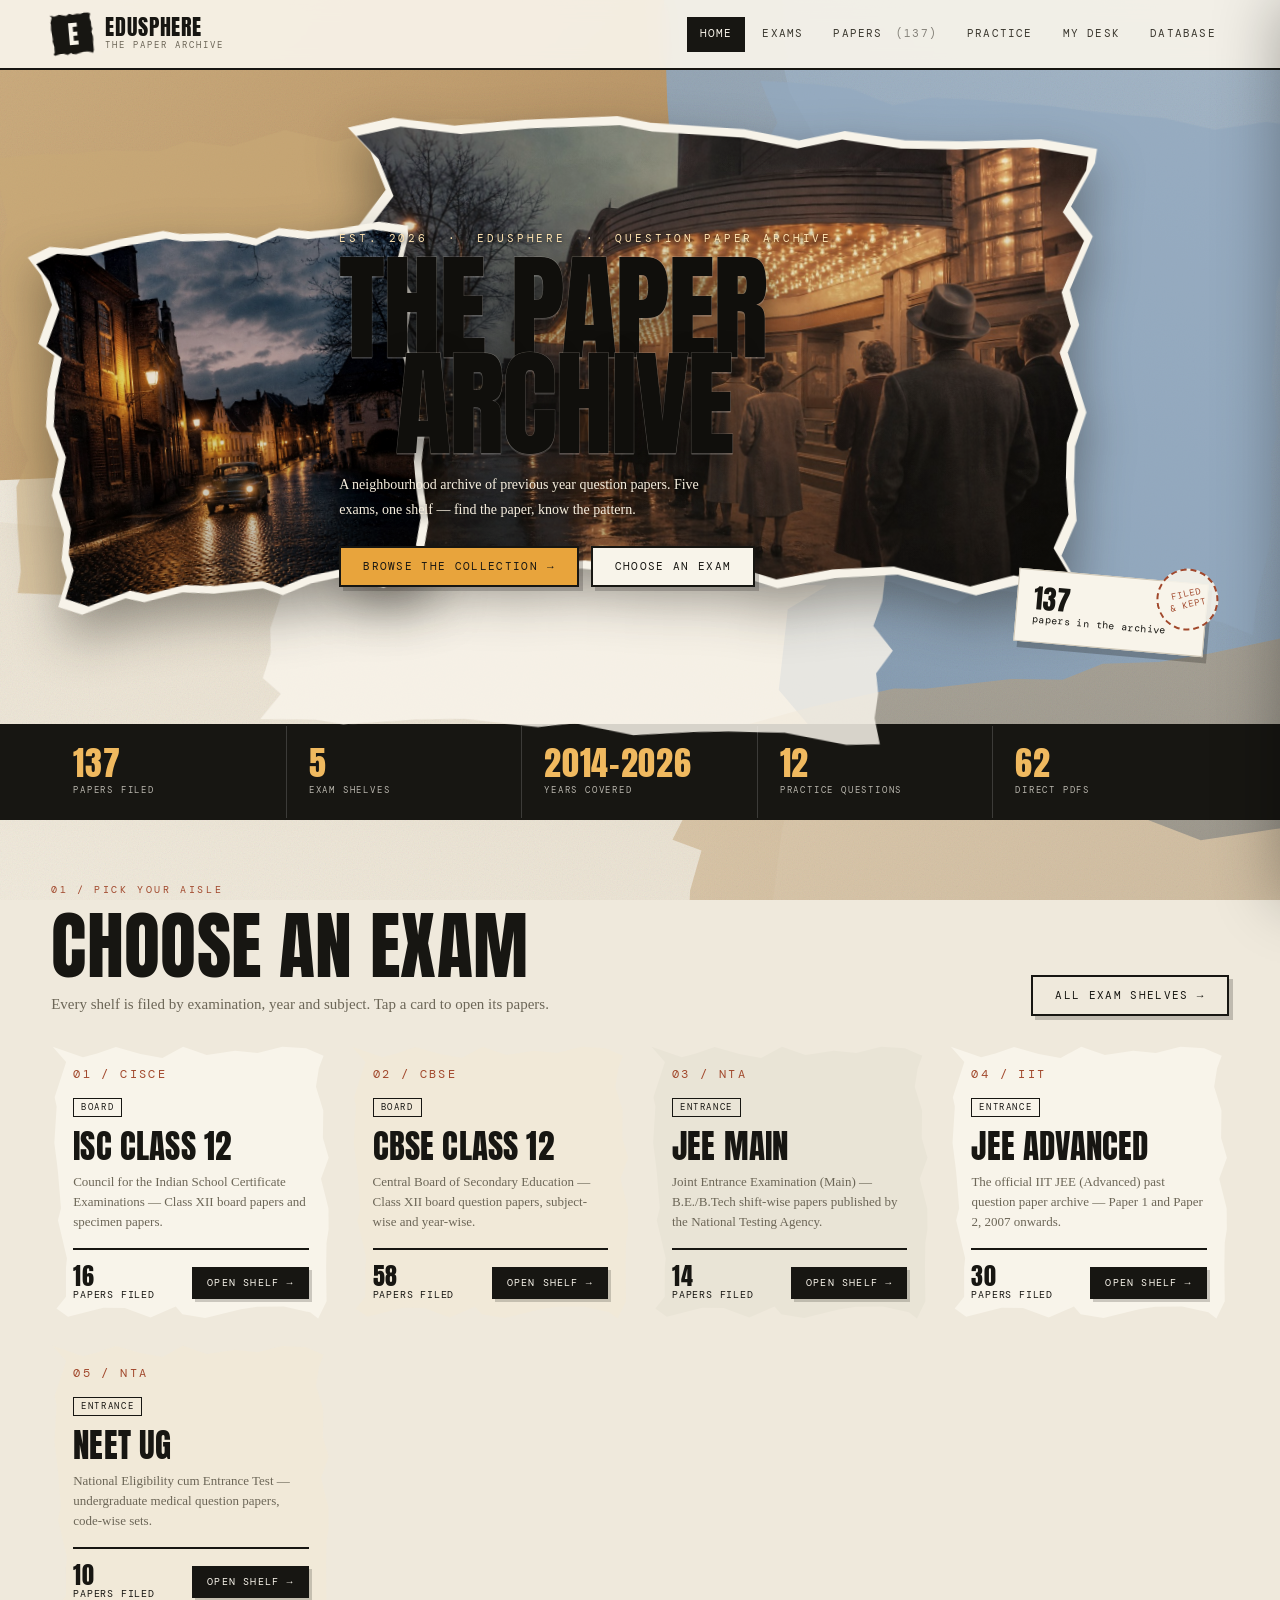
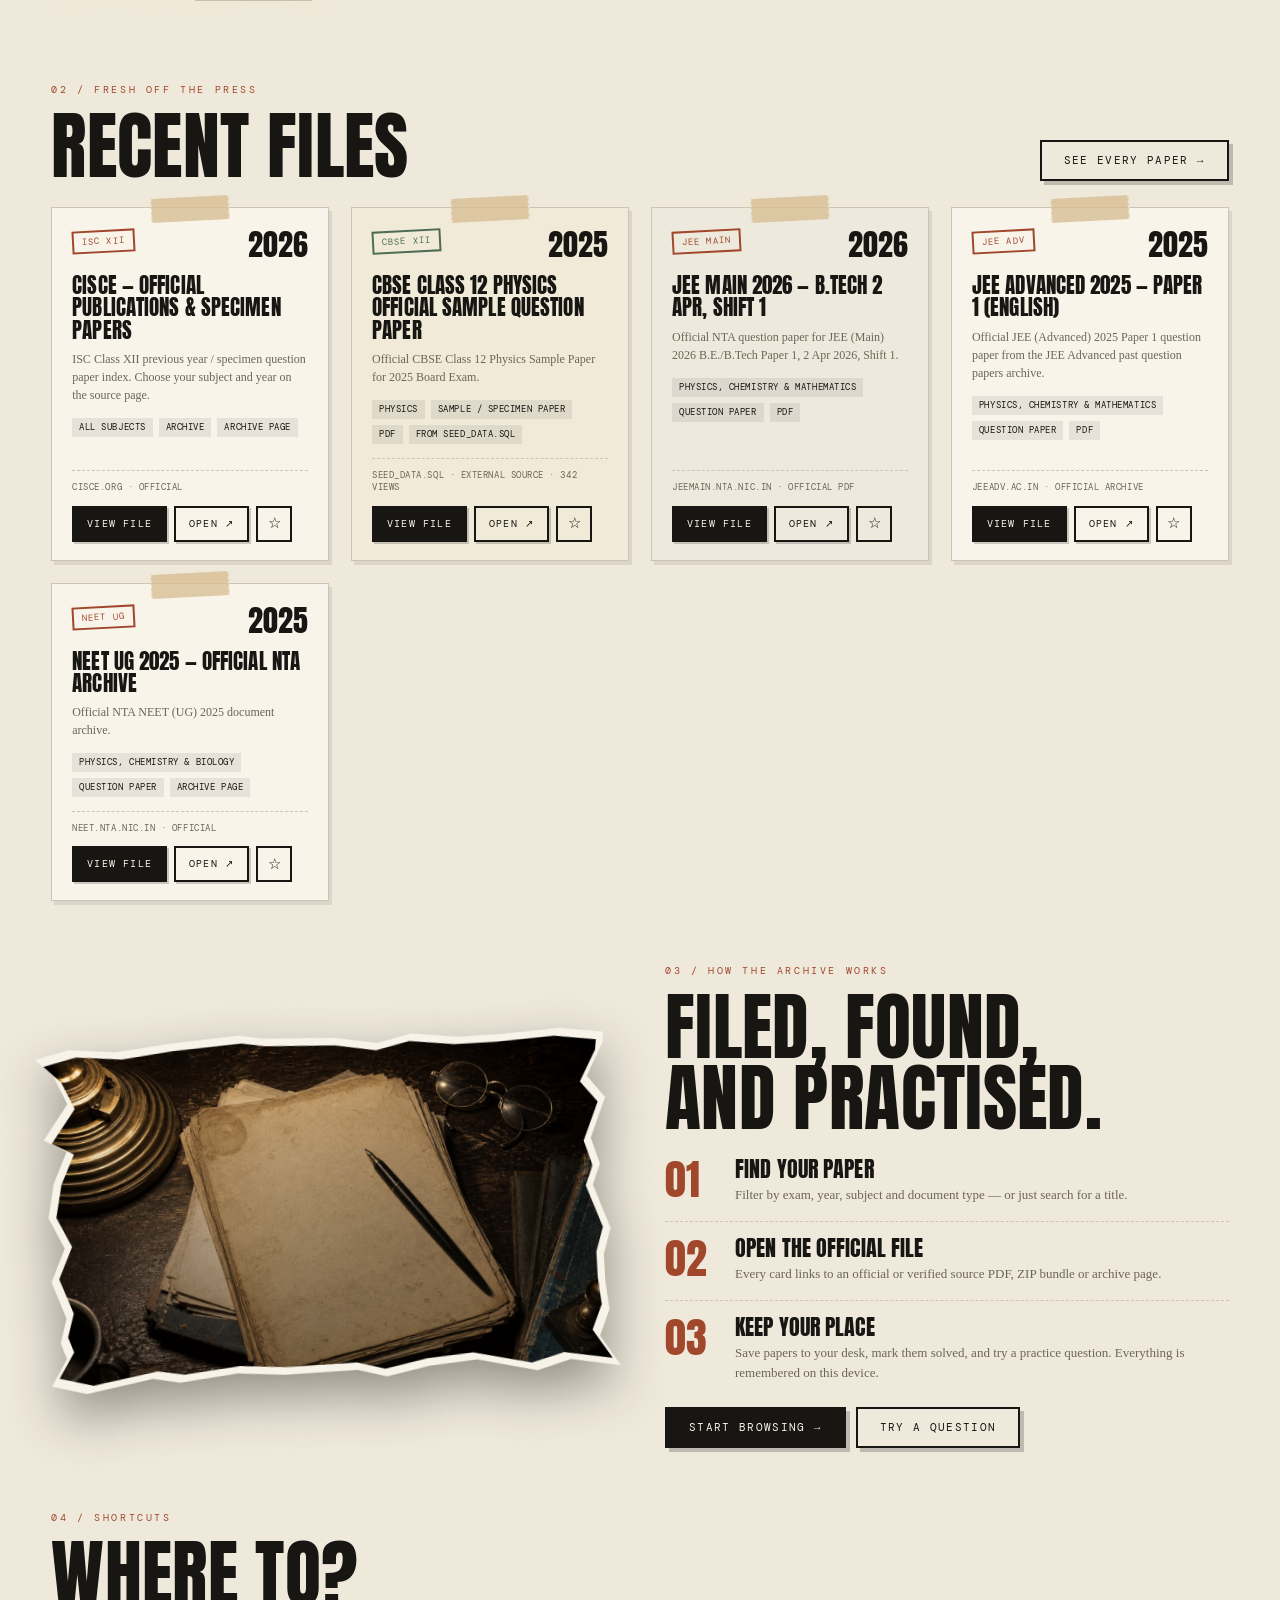
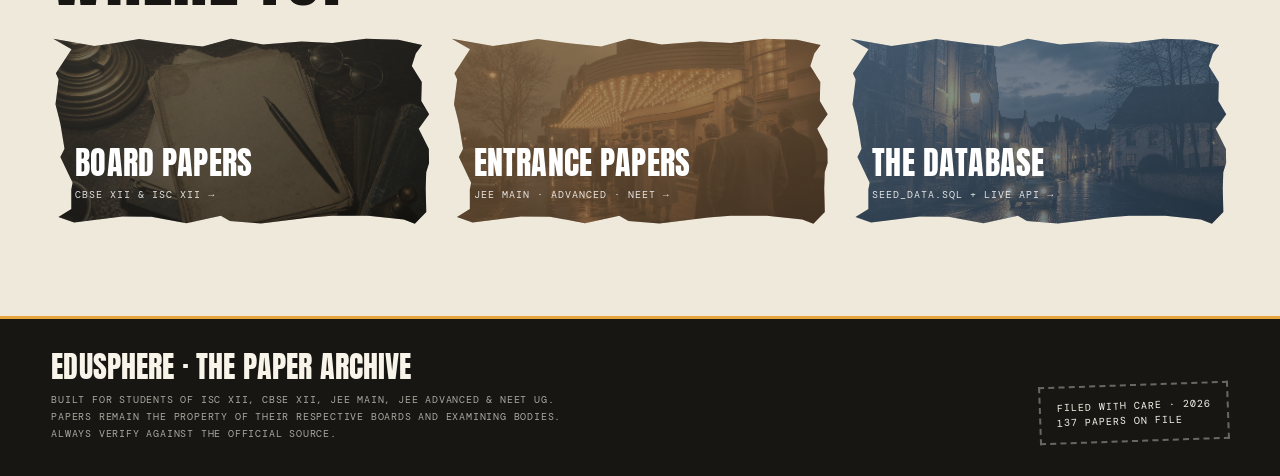
==== frontend/index.html @ 95de3595 "Initial commit: EduSphere — frontend, backend, SQL database and docs" ====
<!doctype html>
<html lang="en">
<head>
<meta charset="utf-8">
<meta name="viewport" content="width=device-width, initial-scale=1">
<meta name="color-scheme" content="light">
<title>EduSphere — The Paper Archive</title>
<meta name="description" content="A question-paper archive for ISC Class 12, CBSE Class 12, JEE Main, JEE Advanced and NEET UG — previous year papers, specimen papers and practice questions.">
<style>
@font-face{font-family:'Anton';src:url([data-uri]) format('woff2');font-weight:400;font-display:swap;}
@font-face{font-family:'DM Mono';src:url([data-uri]) format('woff2');font-weight:400;font-display:swap;}
@font-face{font-family:'Libre Baskerville';src:url([data-uri]) format('woff2');font-style:italic;font-weight:400;font-display:swap;}
:root{
  --img-cinema: url([data-uri]);
  --img-street: url([data-uri]);
  --img-desk: url([data-uri]);
}

:root{
  --tear1: polygon(0% 2.47%, 10.24% 2.13%, 16.7% 2.56%, 23.58% 2.29%, 33.92% 3.3%, 39.84% 1.54%, 48.16% 3.36%, 59.2% 0.6%, 68.84% 3.92%, 75.69% 2.67%, 81.79% 0.5%, 91.79% 0.66%, 98.61% 1.32%, 99.44% 8.17%, 97.96% 18.21%, 97.68% 25.63%, 97.75% 34.06%, 97.9% 40.67%, 95.96% 52.23%, 96.53% 59.27%, 98.42% 65.45%, 98.51% 73.07%, 96.79% 82.89%, 96.5% 91.16%, 96.1% 100%, 89.42% 98.8%, 85.18% 97.86%, 77.16% 98.12%, 64.75% 97.28%, 59.59% 98.58%, 48.14% 98.35%, 43.76% 96.82%, 31.61% 98.66%, 23.2% 99.33%, 18.0% 98.91%, 8.6% 97.94%, 0% 96.92%, 0.92% 92.31%, 0.87% 82.98%, 1.22% 73.96%, 3.95% 68.03%, 1.54% 60.07%, 1.21% 49.52%, 3.53% 42.3%, 0.81% 35.54%, 1.22% 23.91%, 3.23% 15.9%, 1.52% 6.41%);
  --tear2: polygon(0.24% 1.88%, 10.06% 1.65%, 16.72% 1.88%, 24.58% 4.4%, 31.35% 2.28%, 40.29% 1.9%, 52.49% 1.82%, 58.87% 2.18%, 67.82% 2.29%, 73.35% 2.24%, 82.87% 3.67%, 91.98% 1.29%, 100% 1.69%, 97.45% 6.93%, 97.86% 18.1%, 97.44% 26.26%, 96.47% 33.77%, 96.92% 41.15%, 97.03% 51.39%, 99.1% 60.52%, 98.03% 64.86%, 98.9% 74.2%, 99.22% 82.82%, 97.84% 92.44%, 97.63% 100%, 92.46% 98.22%, 85.21% 96.7%, 77.34% 96.56%, 68.99% 98.68%, 57.23% 95.61%, 47.61% 95.8%, 43.72% 98.96%, 31.59% 95.84%, 27.3% 96.02%, 17.79% 96.46%, 7.37% 99.47%, 0.64% 95.97%, 4.3% 91.74%, 0.53% 81.71%, 2.3% 73.65%, 0.61% 65.13%, 2.5% 56.47%, 0.95% 48.33%, 0.63% 43.08%, 3.96% 31.84%, 3.04% 26.88%, 1.47% 15.83%, 4.03% 9.64%);
  --tear3: polygon(0% 2.44%, 8.08% 2.06%, 16.74% 2.28%, 22.47% 2.39%, 30.71% 1.0%, 40.37% 4.8%, 49.9% 2.96%, 60.63% 4.5%, 67.04% 1.56%, 75.13% 2.13%, 85.85% 0.7%, 90.97% 3.58%, 100% 3.0%, 96.1% 6.9%, 95.75% 18.95%, 99.29% 24.09%, 97.85% 32.69%, 97.07% 40.31%, 96.6% 52.1%, 95.37% 60.23%, 98.49% 68.01%, 96.05% 75.58%, 96.48% 82.16%, 96.05% 90.23%, 97.01% 98.69%, 91.85% 99.27%, 82.3% 96.02%, 73.68% 96.24%, 68.31% 96.78%, 59.03% 98.54%, 49.92% 95.22%, 44.34% 96.99%, 33.02% 95.13%, 25.26% 95.91%, 14.37% 98.28%, 10.05% 97.04%, 1.55% 97.53%, 4.59% 89.1%, 1.72% 84.13%, 2.82% 75.96%, 2.63% 67.81%, 4.06% 57.32%, 0.65% 48.59%, 2.07% 44.38%, 4.77% 34.39%, 1.33% 27.32%, 1.11% 14.67%, 4.0% 7.48%);
  --tear4: polygon(0% 4.71%, 5.87% 2.42%, 13.96% 3.72%, 23.14% 2.08%, 35.25% 0.86%, 39.59% 2.05%, 51.87% 2.88%, 59.09% 4.92%, 65.05% 2.74%, 73.0% 4.35%, 80.45% 4.23%, 90.76% 3.36%, 98.12% 5.07%, 97.88% 8.06%, 94.9% 17.24%, 97.86% 23.38%, 95.03% 34.64%, 96.38% 41.99%, 94.98% 47.77%, 97.63% 60.21%, 96.25% 67.39%, 96.25% 74.83%, 96.72% 82.91%, 94.85% 90.3%, 98.17% 98.89%, 89.62% 96.45%, 83.8% 99.07%, 73.51% 95.16%, 65.28% 96.18%, 57.81% 98.63%, 52.83% 96.36%, 40.16% 96.62%, 32.12% 95.6%, 22.13% 97.31%, 17.46% 95.87%, 5.95% 99.15%, 0% 96.57%, 2.82% 89.02%, 1.88% 84.55%, 3.11% 77.67%, 0.85% 67.36%, 3.42% 58.01%, 0.91% 49.27%, 2.12% 39.66%, 4.61% 30.89%, 0.78% 27.4%, 5.17% 17.54%, 3.04% 9.62%);
  --tear5: polygon(0.53% 1.66%, 11.36% 5.45%, 16.45% 4.1%, 23.14% 1.8%, 31.96% 4.25%, 39.8% 5.7%, 47.21% 1.66%, 55.66% 4.65%, 65.8% 3.1%, 73.87% 3.96%, 82.71% 1.73%, 91.21% 2.23%, 97.47% 4.93%, 95.81% 9.4%, 94.76% 15.98%, 97.38% 24.5%, 97.25% 34.43%, 99.32% 41.43%, 96.57% 49.0%, 99.24% 59.66%, 99.3% 67.09%, 98.55% 71.97%, 98.41% 80.51%, 98.57% 92.87%, 95.56% 99.11%, 92.66% 96.88%, 83.32% 94.8%, 73.77% 94.83%, 67.91% 95.8%, 55.12% 98.91%, 46.96% 97.55%, 44.57% 94.8%, 35.53% 98.73%, 26.34% 95.32%, 18.68% 95.23%, 6.0% 98.42%, 1.9% 95.51%, 5.29% 91.32%, 5.28% 80.99%, 5.63% 77.5%, 2.41% 63.86%, 3.5% 59.56%, 2.47% 47.12%, 2.1% 43.78%, 1.12% 36.18%, 1.95% 23.08%, 1.23% 19.79%, 5.34% 7.16%);
}

/* ==========================================================================
   EDUSPHERE — The Paper Archive
   Torn-paper / vintage-cinema collage theme
   ========================================================================== */

*, *::before, *::after { box-sizing: border-box; }
html { scroll-behavior: smooth; }
body {
  margin: 0;
  min-height: 100vh;
  color: var(--ink);
  background: var(--cream);
  font-family: Georgia, "Times New Roman", serif;
  font-size: 16px;
  line-height: 1.55;
  -webkit-font-smoothing: antialiased;
  overflow-x: hidden;
}
button, input, select, textarea { font: inherit; color: inherit; }
button { cursor: pointer; }
a { color: inherit; }
img { max-width: 100%; display: block; }
[hidden] { display: none !important; }
::selection { background: #e9a13b; color: #171612; }

:root {
  --cream: #efe9dc;
  --paper: #f8f4ea;
  --paper-2: #e8e1d2;
  --ink: #171612;
  --ink-soft: #3b382f;
  --muted: #6c6657;
  --line: #cdc5b4;
  --kraft: #c9a977;
  --kraft-dark: #b08d5c;
  --blue: #93a9bf;
  --blue-dark: #6f8aa4;
  --amber: #e8a43c;
  --rust: #a1482c;
  --green: #4e6b55;
  --shadow: 0 18px 40px rgba(30, 24, 14, .22);
  --display: "Anton", "Arial Narrow", Impact, sans-serif;
  --mono: "DM Mono", "Courier New", ui-monospace, monospace;
  --serif: "Libre Baskerville", Georgia, serif;
}

.svg-defs { position: absolute; width: 0; height: 0; overflow: hidden; }

/* ---------- Layered paper backdrop ---------- */
.paper-bg { position: fixed; inset: 0; z-index: -1; pointer-events: none; overflow: hidden; background: var(--cream); }
.paper-bg .sheet { position: absolute; }
.paper-bg .sheet--kraft {
  width: 78vw; height: 82vh; left: -14vw; top: -32vh;
  background: linear-gradient(135deg, #d2b485 0%, #bf9a68 55%, #ab8454 100%);
  clip-path: var(--tear1); transform: rotate(-7deg); opacity: .92;
}
.paper-bg .sheet--blue {
  width: 72vw; height: 105vh; right: -20vw; top: -12vh;
  background: linear-gradient(200deg, #a6b9cb 0%, #8ca3ba 55%, #728ca6 100%);
  clip-path: var(--tear2); transform: rotate(6deg); opacity: .9;
}
.paper-bg .sheet--cream {
  width: 75vw; height: 75vh; left: -12vw; bottom: -34vh;
  background: linear-gradient(20deg, #f6f1e5, #e5dccb);
  clip-path: var(--tear3); transform: rotate(4deg);
}
.paper-bg .sheet--warm {
  width: 55vw; height: 48vh; right: -8vw; bottom: -22vh;
  background: linear-gradient(140deg, #cbab7e, #a98a60);
  clip-path: var(--tear4); transform: rotate(-9deg); opacity: .5;
}
.paper-bg .grain {
  position: absolute; inset: -10%;
  background-image: url("data:image/svg+xml,%3Csvg xmlns='http://www.w3.org/2000/svg' width='220' height='220'%3E%3Cfilter id='n'%3E%3CfeTurbulence type='fractalNoise' baseFrequency='0.82' numOctaves='3' stitchTiles='stitch'/%3E%3C/filter%3E%3Crect width='100%25' height='100%25' filter='url(%23n)' opacity='0.5'/%3E%3C/svg%3E");
  opacity: .22; mix-blend-mode: multiply;
}

/* ---------- Top bar ---------- */
.topbar {
  position: sticky; top: 0; z-index: 40;
  display: flex; align-items: center; gap: 22px;
  padding: 13px clamp(18px, 4vw, 58px);
  background: rgba(248, 244, 234, .93);
  backdrop-filter: blur(9px);
  border-bottom: 2px solid var(--ink);
}
.brand { display: flex; align-items: center; gap: 12px; text-decoration: none; flex-shrink: 0; }
.brand__mark {
  width: 42px; height: 42px; display: grid; place-items: center;
  background: var(--ink); color: var(--paper);
  font: 400 25px/1 var(--display); letter-spacing: -.04em;
  clip-path: var(--tear5); transform: rotate(-5deg);
}
.brand__text { display: flex; flex-direction: column; line-height: 1; }
.brand__text b { font: 400 22px/1 var(--display); letter-spacing: .04em; }
.brand__text small { font: 400 9px/1.6 var(--mono); letter-spacing: .22em; color: var(--muted); }
.nav { display: flex; gap: 4px; margin-left: auto; flex-wrap: wrap; }
.nav__link {
  border: 0; background: transparent; text-decoration: none;
  font: 500 11px/1 var(--mono); letter-spacing: .11em; text-transform: uppercase;
  padding: 11px 13px; color: var(--ink-soft); border-bottom: 2px solid transparent;
}
.nav__link:hover, .nav__link:focus-visible { border-bottom-color: var(--rust); outline: 0; }
.nav__link.is-active { background: var(--ink); color: var(--paper); }
.nav__link .count { opacity: .6; margin-left: 5px; }
.menu-toggle { display: none; margin-left: auto; border: 2px solid var(--ink); background: transparent; padding: 8px 12px; font: 500 12px var(--mono); }
.topbar.is-open .nav { display: flex; }

/* ---------- Layout ---------- */
main { position: relative; z-index: 1; }
.wrap { width: min(1220px, 92vw); margin: 0 auto; }
.view { padding-bottom: 90px; animation: fade .35s ease both; }
@keyframes fade { from { opacity: 0; transform: translateY(12px); } to { opacity: 1; transform: none; } }
.section { padding: 62px 0 0; }
.section__head { display: flex; justify-content: space-between; align-items: flex-end; gap: 24px; flex-wrap: wrap; margin-bottom: 26px; }
.eyebrow { font: 500 10px/1.5 var(--mono); letter-spacing: .26em; text-transform: uppercase; color: var(--rust); margin: 0 0 14px; }
.eyebrow--light { color: #f0c98a; }
h1, h2, h3, h4 { font-family: var(--display); font-weight: 400; letter-spacing: .005em; margin: 0; line-height: .95; }
.section__title { font-size: clamp(38px, 6vw, 74px); text-transform: uppercase; }
.section__sub { max-width: 560px; color: var(--muted); font-size: 15px; margin: 12px 0 0; }
.lead { font-family: var(--serif); font-style: italic; font-size: 15px; line-height: 1.85; }
.rule { height: 2px; background: var(--ink); margin: 26px 0; opacity: .85; }

/* ---------- Buttons ---------- */
.btn {
  display: inline-flex; align-items: center; justify-content: center; gap: 9px;
  border: 2px solid var(--ink); background: var(--ink); color: var(--paper);
  padding: 13px 22px; text-decoration: none;
  font: 500 11px/1 var(--mono); letter-spacing: .12em; text-transform: uppercase;
  transition: transform .16s ease, box-shadow .16s ease, background .16s ease;
  box-shadow: 4px 4px 0 rgba(23,22,18,.22);
}
.btn:hover, .btn:focus-visible { transform: translate(-2px,-2px); box-shadow: 6px 6px 0 rgba(23,22,18,.22); outline: 0; }
.btn:active { transform: translate(1px,1px); box-shadow: 2px 2px 0 rgba(23,22,18,.22); }
.btn--outline { background: transparent; color: var(--ink); }
.btn--outline:hover { background: var(--paper); }
.btn--amber { background: var(--amber); border-color: var(--ink); color: var(--ink); }
.btn--rust { background: var(--rust); border-color: var(--ink); color: #fff; }
.btn--light { background: var(--paper); color: var(--ink); }
.btn--sm { padding: 9px 13px; font-size: 10px; box-shadow: 3px 3px 0 rgba(23,22,18,.2); }
.btn--block { width: 100%; }
.btn[disabled] { opacity: .45; cursor: not-allowed; transform: none; }
.link-btn { background: none; border: 0; padding: 0; text-decoration: underline; text-underline-offset: 3px; font: 500 11px var(--mono); letter-spacing: .08em; text-transform: uppercase; }

/* ---------- Hero collage ---------- */
.hero { position: relative; padding: 36px 0 10px; }
.hero__stage { position: relative; width: min(1220px, 94vw); margin: 0 auto; min-height: 590px; }
.hero__sheet {
  position: absolute; background: var(--kraft); clip-path: var(--tear1);
  transform: rotate(-4deg); opacity: .55;
}
.hero__sheet--a { width: 42%; height: 78%; left: -3%; top: 4%; }
.hero__sheet--b {
  width: 46%; height: 88%; right: -4%; top: -2%;
  background: var(--blue); clip-path: var(--tear2); transform: rotate(5deg); opacity: .72;
}
.hero__sheet--c {
  width: 54%; height: 52%; left: 18%; bottom: -7%;
  background: var(--paper); clip-path: var(--tear3); transform: rotate(2deg); opacity: .85;
}

.torn { position: absolute; margin: 0; filter: drop-shadow(0 22px 26px rgba(20,16,10,.42)); }
.torn__back { position: absolute; background: #f7f3e9; clip-path: var(--tear4); }
.torn__photo {
  position: absolute; background-size: cover; background-position: center;
  clip-path: var(--tear4); filter: sepia(.16) contrast(1.05) saturate(.9);
}
.torn__photo::after {
  content: ""; position: absolute; inset: 0;
  background: linear-gradient(180deg, rgba(20,16,10,.05), rgba(20,16,10,.34));
}
.torn--cinema { width: 62%; height: 78%; left: 26%; top: 3%; transform: rotate(1.5deg); z-index: 2; }
.torn--cinema .torn__back { inset: -9px; }
.torn--cinema .torn__photo { inset: 0; background-image: var(--img-cinema); background-position: 50% 42%; }
.torn--street { width: 31%; height: 62%; left: 1%; top: 21%; transform: rotate(-5deg); z-index: 3; }
.torn--street .torn__back { inset: -8px; }
.torn--street .torn__photo { inset: 0; background-image: var(--img-street); background-position: 50% 50%; }
.torn--desk { width: 42%; height: 46%; transform: rotate(-3deg); }
.torn--desk .torn__back { inset: -8px; }
.torn--desk .torn__photo { inset: 0; background-image: var(--img-desk); }

.hero__type { position: absolute; z-index: 5; left: 25%; top: 21%; width: min(670px, 62%); pointer-events: none; }
.hero__type .eyebrow { color: #ffe4b2; font-size: 11px; text-shadow: 0 1px 5px rgba(0,0,0,.95); }
.display {
  font-size: clamp(54px, 9.1vw, 132px); line-height: .82; text-transform: uppercase;
  color: #100f0c; letter-spacing: -.018em;
  -webkit-text-stroke: 1px rgba(255, 247, 229, .32);
  paint-order: stroke fill;
  text-shadow: 0 2px 0 rgba(255,255,255,.14), 0 10px 28px rgba(0,0,0,.5);
  margin: 0 0 22px;
}
.display span { display: block; }
.display .display__indent { padding-left: .48em; }
.hero__sub {
  max-width: 400px; color: #f7efdf; font-size: 14px; line-height: 1.75;
  text-shadow: 0 2px 12px rgba(0,0,0,.85); margin: 0 0 24px;
}
.hero__actions { display: flex; gap: 12px; flex-wrap: wrap; pointer-events: auto; }
.hero__note {
  position: absolute; z-index: 4; right: 3%; bottom: 8%; width: 190px;
  background: var(--paper); padding: 14px 16px; transform: rotate(5deg);
  box-shadow: 4px 6px 0 rgba(23,22,18,.25); border: 1px solid var(--line);
  font: 400 10px/1.6 var(--mono); letter-spacing: .04em;
}
.hero__note b { font: 400 27px/1 var(--display); display: block; letter-spacing: .02em; }
.hero__note .stamp {
  position: absolute; top: -15px; right: -12px; width: 62px; height: 62px; border-radius: 50%;
  border: 2px dashed var(--rust); color: var(--rust); display: grid; place-items: center;
  font: 400 9px/1.2 var(--mono); text-align: center; transform: rotate(-18deg); background: rgba(248,244,234,.9);
}

/* ---------- Ticker / stat strip ---------- */
.ticker {
  margin-top: 18px; background: var(--ink); color: var(--paper);
  border-top: 2px solid var(--ink); border-bottom: 2px solid var(--ink);
  overflow: hidden;
}
.ticker__inner { display: flex; gap: 0; flex-wrap: wrap; }
.ticker__item {
  flex: 1 1 180px; padding: 20px 22px; border-right: 1px solid rgba(255,255,255,.16);
  display: flex; flex-direction: column; gap: 4px;
}
.ticker__item:last-child { border-right: 0; }
.ticker__item strong { font: 400 34px/1 var(--display); letter-spacing: .02em; color: #f0b95f; }
.ticker__item span { font: 400 9px/1.5 var(--mono); letter-spacing: .2em; text-transform: uppercase; opacity: .72; }

/* ---------- Exam cards ---------- */
.exam-grid { display: grid; grid-template-columns: repeat(auto-fit, minmax(228px, 1fr)); gap: 20px; }
.exam-card {
  position: relative; display: flex; flex-direction: column; min-height: 270px;
  padding: 26px 22px 20px; background: var(--paper);
  clip-path: var(--tear5); border: 0;
  transition: transform .18s ease;
  text-align: left; color: var(--ink);
}
.exam-card:nth-child(3n+2) { background: #f1e9d8; }
.exam-card:nth-child(3n+3) { background: #e9e4d6; }
.exam-card:hover, .exam-card:focus-visible { transform: translateY(-6px) rotate(-1deg); outline: 0; }
.exam-card__num { font: 400 12px/1 var(--mono); letter-spacing: .2em; color: var(--rust); margin-bottom: 18px; }
.exam-card__tag { font: 400 9px/1 var(--mono); letter-spacing: .18em; text-transform: uppercase; border: 1px solid var(--ink); padding: 4px 7px; align-self: flex-start; margin-bottom: 14px; }
.exam-card h3 { font-size: clamp(28px, 2.6vw, 38px); text-transform: uppercase; line-height: .92; margin-bottom: 10px; }
.exam-card p { font-size: 13px; color: var(--muted); line-height: 1.55; margin: 0 0 16px; }
.exam-card__foot { margin-top: auto; display: flex; align-items: center; justify-content: space-between; gap: 10px; border-top: 2px solid var(--ink); padding-top: 14px; }
.exam-card__count { font: 400 10px/1.3 var(--mono); letter-spacing: .08em; text-transform: uppercase; }
.exam-card__count b { font: 400 24px/1 var(--display); display: block; }
.exam-card__arrow { font: 400 26px/1 var(--display); }

/* ---------- Featured / paper cards ---------- */
.paper-grid { display: grid; grid-template-columns: repeat(auto-fill, minmax(268px, 1fr)); gap: 22px; }
.paper-card {
  position: relative; background: var(--paper); padding: 22px 20px 18px;
  display: flex; flex-direction: column; min-height: 268px;
  border: 1px solid var(--line);
  transition: transform .18s ease, box-shadow .18s ease;
  box-shadow: 3px 4px 0 rgba(23,22,18,.09);
}
.paper-card:nth-child(4n+2) { background: #f1ead9; }
.paper-card:nth-child(4n+3) { background: #eee9dd; }
.paper-card:hover { transform: translateY(-5px) rotate(-.5deg); box-shadow: 7px 10px 0 rgba(23,22,18,.14); }
.paper-card__tape {
  position: absolute; top: -11px; left: 50%; transform: translateX(-50%) rotate(-3deg);
  width: 78px; height: 24px; background: rgba(214, 190, 147, .78);
  border-left: 1px dashed rgba(255,255,255,.5); border-right: 1px dashed rgba(255,255,255,.5);
}
.paper-card__top { display: flex; justify-content: space-between; align-items: flex-start; gap: 10px; margin-bottom: 14px; }
.stamp {
  display: inline-block; border: 2px solid var(--rust); color: var(--rust);
  padding: 5px 8px; transform: rotate(-3deg);
  font: 500 9px/1 var(--mono); letter-spacing: .12em; text-transform: uppercase;
}
.stamp--blue { border-color: var(--blue-dark); color: #3f5f7a; }
.stamp--green { border-color: var(--green); color: var(--green); }
.paper-card__year { font: 400 30px/1 var(--display); }
.paper-card h3 { font-size: 21px; line-height: 1.05; text-transform: uppercase; margin-bottom: 9px; }
.paper-card__desc { font-size: 12px; color: var(--muted); line-height: 1.5; margin: 0 0 14px; display: -webkit-box; -webkit-line-clamp: 3; -webkit-box-orient: vertical; overflow: hidden; }
.paper-card__meta { display: flex; gap: 6px; flex-wrap: wrap; margin-bottom: 14px; }
.pill { font: 400 9px/1 var(--mono); letter-spacing: .06em; text-transform: uppercase; background: rgba(23,22,18,.08); padding: 5px 7px; }
.paper-card__foot { margin-top: auto; }
.paper-card__source { font: 400 9px/1.4 var(--mono); color: var(--muted); text-transform: uppercase; letter-spacing: .06em; border-top: 1px dashed var(--line); padding-top: 10px; margin-bottom: 12px; }
.paper-card__actions { display: flex; gap: 7px; flex-wrap: wrap; }
.paper-card .btn { box-shadow: 2px 2px 0 rgba(23,22,18,.2); }
.icon-btn { border: 2px solid var(--ink); background: transparent; width: 36px; height: 36px; display: grid; place-items: center; font-size: 15px; line-height: 1; }
.icon-btn.is-on { background: var(--rust); color: #fff; }

.featured-row { display: grid; grid-template-columns: repeat(auto-fit, minmax(250px, 1fr)); gap: 18px; }
.feature-tile {
  position: relative; min-height: 190px; padding: 24px; overflow: hidden;
  display: flex; flex-direction: column; justify-content: flex-end;
  clip-path: var(--tear5); color: #fff; text-align: left; border: 0;
}
.feature-tile:nth-child(1) { background: linear-gradient(160deg, #3b3a35, #171612); }
.feature-tile:nth-child(2) { background: linear-gradient(160deg, #8d6b45, #533d28); }
.feature-tile:nth-child(3) { background: linear-gradient(160deg, #5c7892, #2f4356); }
.feature-tile h3 { font-size: 32px; text-transform: uppercase; position: relative; z-index: 2; }
.feature-tile p { font: 400 10px/1.5 var(--mono); letter-spacing: .1em; text-transform: uppercase; opacity: .85; position: relative; z-index: 2; margin: 8px 0 0; }
.feature-tile__bg { position: absolute; inset: 0; background-size: cover; background-position: center; opacity: .28; filter: sepia(.4); }

/* ---------- Story strip ---------- */
.story { display: grid; grid-template-columns: 1fr 1fr; gap: 50px; align-items: center; }
.story__photo { position: relative; height: 340px; }
.story__photo .torn--desk { position: absolute; width: 100%; height: 100%; left: 0; top: 0; }
.story__steps { display: grid; gap: 16px; }
.step { display: grid; grid-template-columns: 54px 1fr; gap: 16px; border-bottom: 1px dashed var(--line); padding-bottom: 16px; }
.step:last-child { border-bottom: 0; }
.step__num { font: 400 42px/1 var(--display); color: var(--rust); }
.step h4 { font-size: 22px; text-transform: uppercase; margin-bottom: 5px; }
.step p { font-size: 13px; color: var(--muted); margin: 0; }

/* ---------- Toolbar / filters ---------- */
.toolbar { background: var(--paper); border: 2px solid var(--ink); padding: 18px; box-shadow: 5px 5px 0 rgba(23,22,18,.14); }
.toolbar__row { display: flex; gap: 12px; flex-wrap: wrap; align-items: flex-end; }
.field { display: flex; flex-direction: column; gap: 6px; flex: 1 1 150px; min-width: 120px; }
.field label { font: 500 9px/1 var(--mono); letter-spacing: .16em; text-transform: uppercase; color: var(--muted); }
.input, .select {
  width: 100%; padding: 11px 12px; background: #fffdf7;
  border: 1px solid var(--line); border-bottom: 2px solid var(--ink); border-radius: 0;
  font: 400 12px/1.3 var(--mono); outline: 0;
}
.input:focus, .select:focus { border-color: var(--rust); box-shadow: 0 0 0 2px rgba(161,72,44,.18); }
.search-wrap { position: relative; flex: 2 1 240px; }
.search-wrap .input { padding-left: 34px; }
.search-wrap::before { content: "⌕"; position: absolute; left: 11px; top: 50%; transform: translateY(-45%); font-size: 20px; color: var(--muted); }
.chips { display: flex; gap: 7px; flex-wrap: wrap; margin-top: 16px; padding-top: 14px; border-top: 1px dashed var(--line); }
.chip {
  border: 1px solid var(--ink); background: transparent; padding: 8px 12px;
  font: 500 10px/1 var(--mono); letter-spacing: .08em; text-transform: uppercase;
}
.chip:hover { background: #e9e1cf; }
.chip.is-on { background: var(--ink); color: var(--paper); }
.results-bar { display: flex; justify-content: space-between; align-items: center; gap: 14px; flex-wrap: wrap; margin: 26px 0 18px; }
.results-bar p { font: 400 11px/1.4 var(--mono); letter-spacing: .08em; text-transform: uppercase; margin: 0; }
.empty {
  grid-column: 1 / -1; padding: 54px 24px; text-align: center;
  border: 2px dashed var(--line); background: rgba(248,244,234,.55);
}
.empty h3 { font-size: 30px; text-transform: uppercase; margin-bottom: 10px; }
.empty p { color: var(--muted); font-size: 14px; }
.pager { display: flex; justify-content: center; align-items: center; gap: 8px; flex-wrap: wrap; margin-top: 34px; }
.pager__info { font: 400 10px/1 var(--mono); letter-spacing: .1em; text-transform: uppercase; margin: 0 12px; }

/* ---------- Drawer ---------- */
.drawer { position: fixed; inset: 0; z-index: 80; pointer-events: none; }
.drawer.is-open { pointer-events: auto; }
.drawer__backdrop { position: absolute; inset: 0; background: rgba(18,15,10,.66); opacity: 0; transition: opacity .25s; }
.drawer.is-open .drawer__backdrop { opacity: 1; }
.drawer__panel {
  position: absolute; top: 0; right: 0; height: 100%; width: min(560px, 100%);
  background: var(--paper); border-left: 3px solid var(--ink);
  transform: translateX(103%); transition: transform .3s cubic-bezier(.2,.8,.2,1);
  overflow-y: auto; box-shadow: -20px 0 60px rgba(0,0,0,.3);
}
.drawer.is-open .drawer__panel { transform: none; }
.drawer__inner { padding: 26px clamp(20px, 4vw, 36px) 60px; }
.drawer__close { position: sticky; top: 12px; float: right; z-index: 3; border: 2px solid var(--ink); background: var(--paper); width: 38px; height: 38px; font-size: 18px; line-height: 1; }
.drawer__eyebrow { font: 500 10px/1.4 var(--mono); letter-spacing: .2em; text-transform: uppercase; color: var(--rust); margin-bottom: 12px; }
.drawer h2 { font-size: clamp(34px, 5vw, 52px); text-transform: uppercase; line-height: .94; margin-bottom: 16px; }
.drawer__lead { font-size: 14px; color: var(--ink-soft); line-height: 1.7; }
.meta-grid { display: grid; grid-template-columns: repeat(2, 1fr); gap: 1px; background: var(--line); border: 1px solid var(--line); margin: 22px 0; }
.meta-grid div { background: var(--paper); padding: 13px 14px; }
.meta-grid dt { font: 500 9px/1.4 var(--mono); letter-spacing: .14em; text-transform: uppercase; color: var(--muted); }
.meta-grid dd { margin: 5px 0 0; font-size: 14px; font-weight: bold; }
.drawer__section-title { font-size: 22px; text-transform: uppercase; margin: 28px 0 12px; }
.topic-list { display: flex; gap: 6px; flex-wrap: wrap; }
.url-box { font: 400 10px/1.5 var(--mono); word-break: break-all; background: #efe9da; border: 1px dashed var(--line); padding: 12px; margin: 12px 0; }
.drawer__actions { display: flex; gap: 9px; flex-wrap: wrap; margin: 20px 0; }
.drawer__note { border-left: 4px solid var(--rust); background: #f0e8d8; padding: 12px 14px; font-size: 12px; color: var(--muted); margin: 14px 0; }
.related { display: grid; gap: 8px; }
.related button { text-align: left; border: 1px solid var(--line); background: #fffdf7; padding: 10px 12px; font: 400 11px/1.4 var(--mono); }
.related button:hover { border-color: var(--ink); }
.drawer__nav { display: flex; justify-content: space-between; gap: 10px; margin-top: 30px; border-top: 2px solid var(--ink); padding-top: 18px; }
.paper-preview {
  background: #fffdf6; border: 1px solid var(--line); padding: 24px 22px;
  box-shadow: 3px 4px 0 rgba(23,22,18,.1); margin: 18px 0;
  font-family: var(--serif); font-size: 11px; line-height: 1.9; color: #4a463b;
}
.paper-preview__head { text-align: center; border-bottom: 1px solid #ccc4b2; padding-bottom: 12px; margin-bottom: 14px; }
.paper-preview__head b { font: 400 16px/1.4 var(--display); letter-spacing: .08em; display: block; }
.paper-preview__head span { font: 400 9px/1.5 var(--mono); letter-spacing: .12em; text-transform: uppercase; }
.paper-preview__lines span { display: block; height: 7px; margin: 9px 0; background: linear-gradient(90deg, #ded7c6, #ded7c6 70%, transparent 70%); }
.paper-preview__lines span:nth-child(3n) { width: 76%; }
.paper-preview__lines span:nth-child(4n) { width: 88%; }
.paper-preview__foot { text-align: center; font: 400 9px var(--mono); letter-spacing: .1em; color: var(--rust); margin-top: 16px; }

/* ---------- Quiz ---------- */
.quiz-layout { display: grid; grid-template-columns: 240px 1fr; gap: 26px; align-items: start; }
.quiz-side { background: var(--paper); border: 2px solid var(--ink); padding: 20px; box-shadow: 4px 4px 0 rgba(23,22,18,.14); }
.quiz-side h3 { font-size: 24px; text-transform: uppercase; margin-bottom: 14px; }
.quiz-side .field { margin-bottom: 14px; }
.quiz-score { border-top: 2px solid var(--ink); margin-top: 18px; padding-top: 14px; font: 400 10px/1.8 var(--mono); letter-spacing: .08em; text-transform: uppercase; }
.quiz-score b { font: 400 30px/1 var(--display); display: block; color: var(--rust); }
.quiz-card { background: var(--paper); border: 2px solid var(--ink); padding: clamp(20px, 4vw, 36px); box-shadow: 5px 5px 0 rgba(23,22,18,.14); min-height: 430px; display: flex; flex-direction: column; }
.quiz-card__top { display: flex; justify-content: space-between; gap: 12px; flex-wrap: wrap; font: 500 10px/1.4 var(--mono); letter-spacing: .12em; text-transform: uppercase; color: var(--muted); }
.quiz-card__q { font-family: var(--serif); font-size: clamp(17px, 2.2vw, 22px); line-height: 1.65; margin: 22px 0 24px; }
.options { display: grid; gap: 10px; }
.option { display: grid; grid-template-columns: 32px 1fr; gap: 12px; align-items: center; text-align: left; border: 1px solid var(--line); background: #fffdf7; padding: 13px 15px; font-size: 14px; }
.option:hover { border-color: var(--ink); }
.option__key { font: 400 16px/1 var(--display); border: 1px solid var(--ink); width: 30px; height: 30px; display: grid; place-items: center; }
.option.is-correct { background: #dfe9d9; border-color: var(--green); }
.option.is-wrong { background: #f2dcd4; border-color: var(--rust); }
.option.is-muted { opacity: .55; }
.explanation { margin-top: 20px; border-left: 4px solid var(--green); background: #eef0e5; padding: 14px 16px; font-size: 13px; line-height: 1.7; }
.quiz-card__foot { margin-top: auto; padding-top: 24px; display: flex; gap: 10px; flex-wrap: wrap; align-items: center; }

/* ---------- Dashboard ---------- */
.dash-grid { display: grid; grid-template-columns: repeat(auto-fit, minmax(190px, 1fr)); gap: 16px; }
.dash-stat { background: var(--ink); color: var(--paper); padding: 22px; clip-path: var(--tear5); }
.dash-stat strong { display: block; font: 400 46px/1 var(--display); color: #f0b95f; }
.dash-stat span { font: 400 9px/1.5 var(--mono); letter-spacing: .18em; text-transform: uppercase; opacity: .8; }
.dash-cols { display: grid; grid-template-columns: 1fr 1fr; gap: 26px; margin-top: 30px; }
.panel { background: var(--paper); border: 2px solid var(--ink); padding: 22px; box-shadow: 4px 4px 0 rgba(23,22,18,.13); }
.panel h3 { font-size: 26px; text-transform: uppercase; margin-bottom: 16px; }
.progress-row { margin-bottom: 14px; }
.progress-row__head { display: flex; justify-content: space-between; font: 400 10px/1.4 var(--mono); letter-spacing: .08em; text-transform: uppercase; margin-bottom: 6px; }
.progress-track { height: 9px; background: #e2dbc9; border: 1px solid var(--line); }
.progress-fill { height: 100%; background: var(--rust); }
.list-row { display: flex; justify-content: space-between; align-items: center; gap: 12px; border-bottom: 1px dashed var(--line); padding: 11px 0; }
.list-row:last-child { border-bottom: 0; }
.list-row__title { font-size: 13px; line-height: 1.35; }
.list-row__sub { font: 400 9px/1.4 var(--mono); letter-spacing: .08em; text-transform: uppercase; color: var(--muted); }
.muted { color: var(--muted); }
.small { font-size: 12px; }

/* ---------- Connect / admin ---------- */
.connect-grid { display: grid; grid-template-columns: 1fr 1fr; gap: 26px; align-items: start; }
.code-block { background: #1d1c18; color: #e9e2d1; padding: 16px; font: 400 10px/1.75 var(--mono); overflow-x: auto; border: 2px solid var(--ink); }
.code-block .k { color: #f0b95f; }
.status { display: inline-flex; align-items: center; gap: 8px; font: 500 10px/1 var(--mono); letter-spacing: .1em; text-transform: uppercase; padding: 8px 10px; border: 1px solid var(--line); background: #fffdf7; margin: 10px 0; }
.status__dot { width: 9px; height: 9px; border-radius: 50%; background: var(--rust); }
.status.is-ok .status__dot { background: var(--green); }
.form-grid { display: grid; gap: 12px; }
.form-grid .field { min-width: 0; }
.form-msg { font: 400 11px/1.5 var(--mono); color: var(--rust); min-height: 16px; }
.data-table { width: 100%; border-collapse: collapse; font: 400 11px/1.5 var(--mono); margin-top: 12px; }
.data-table th, .data-table td { text-align: left; padding: 8px; border-bottom: 1px solid var(--line); }
.data-table th { font-weight: 500; text-transform: uppercase; letter-spacing: .1em; color: var(--muted); }

/* ---------- Toast / footer ---------- */
.toast {
  position: fixed; left: 50%; bottom: 28px; transform: translate(-50%, 24px);
  background: var(--ink); color: var(--paper); padding: 13px 20px; z-index: 100;
  font: 500 11px/1.3 var(--mono); letter-spacing: .08em; text-transform: uppercase;
  border: 2px solid var(--amber); opacity: 0; transition: .25s; pointer-events: none;
  box-shadow: 5px 5px 0 rgba(0,0,0,.25); max-width: 90vw;
}
.toast.is-on { opacity: 1; transform: translate(-50%, 0); }
.footer { background: var(--ink); color: var(--paper); padding: 34px 0; border-top: 3px solid var(--amber); position: relative; z-index: 1; }
.footer__inner { display: flex; justify-content: space-between; gap: 22px; flex-wrap: wrap; align-items: flex-end; }
.footer h3 { font-size: 30px; text-transform: uppercase; }
.footer p { font: 400 10px/1.7 var(--mono); letter-spacing: .08em; text-transform: uppercase; opacity: .65; margin: 10px 0 0; max-width: 520px; }
.footer__badge { border: 2px dashed rgba(255,255,255,.35); padding: 12px 16px; font: 400 10px/1.5 var(--mono); letter-spacing: .1em; text-transform: uppercase; transform: rotate(-2deg); }

/* ---------- Responsive ---------- */
@media (max-width: 1000px) {
  .hero__stage { min-height: 520px; }
  .hero__type { left: 22%; top: 18%; width: 70%; }
  .quiz-layout, .connect-grid, .dash-cols, .story { grid-template-columns: 1fr; }
  .story__photo { height: 280px; }
}
@media (max-width: 760px) {
  .topbar { flex-wrap: wrap; padding: 10px 16px; }
  .menu-toggle { display: block; }
  .nav { display: none; width: 100%; flex-direction: column; gap: 2px; margin: 10px 0 0; }
  .nav__link { text-align: left; border: 1px solid var(--line); }
  .hero { padding-top: 18px; }
  .hero__stage { min-height: 610px; }
  .hero__sheet--a { width: 70%; height: 55%; }
  .hero__sheet--b { width: 70%; height: 65%; }
  .torn--cinema { width: 86%; height: 56%; left: 12%; top: 4%; }
  .torn--street { width: 46%; height: 34%; left: 0; top: 58%; }
  .hero__type {
    left: 5%; top: 11%; width: 90%; padding: 14px 14px 18px;
    background: linear-gradient(100deg, rgba(20,17,12,.66), rgba(20,17,12,.28));
    clip-path: var(--tear5);
  }
  .display {
    font-size: clamp(48px, 13.2vw, 90px);
    color: #f8f2e4;
    -webkit-text-stroke: 1px rgba(18, 15, 11, .55);
    text-shadow: 0 4px 18px rgba(0,0,0,.7);
  }
  .display .display__indent { padding-left: .2em; }
  .hero__sub { max-width: none; font-size: 12px; text-shadow: 0 1px 8px rgba(0,0,0,.95); }
  .hero__note { right: 2%; bottom: 1%; width: 150px; padding: 10px; }
  .hero__note b { font-size: 20px; }
  .ticker__item { flex-basis: 50%; }
  .meta-grid { grid-template-columns: 1fr; }
  .section { padding-top: 46px; }
  .paper-grid { grid-template-columns: repeat(auto-fill, minmax(240px, 1fr)); }
  .footer__inner { flex-direction: column; align-items: flex-start; }
}
@media (max-width: 420px) {
  .hero__stage { min-height: 570px; }
  .display { font-size: 48px; }
  .exam-grid, .paper-grid { grid-template-columns: 1fr; }
  .btn { padding: 11px 15px; }
}
@media (prefers-reduced-motion: reduce) {
  * { animation-duration: .01ms !important; transition-duration: .01ms !important; scroll-behavior: auto !important; }
}

</style>
</head>
<body>

<svg class="svg-defs" aria-hidden="true" xmlns="http://www.w3.org/2000/svg">
  <filter id="rough"><feTurbulence type="fractalNoise" baseFrequency="0.045" numOctaves="3" result="noise"/><feDisplacementMap in="SourceGraphic" in2="noise" scale="4"/></filter>
</svg>

<div class="paper-bg" aria-hidden="true">
  <div class="sheet sheet--kraft"></div>
  <div class="sheet sheet--blue"></div>
  <div class="sheet sheet--cream"></div>
  <div class="sheet sheet--warm"></div>
  <div class="grain"></div>
</div>

<header class="topbar" id="topbar">
  <a class="brand" href="#home" aria-label="EduSphere home">
    <span class="brand__mark">E</span>
    <span class="brand__text"><b>EDUSPHERE</b><small>THE PAPER ARCHIVE</small></span>
  </a>
  <button class="menu-toggle" id="menuToggle" aria-expanded="false" aria-label="Toggle navigation">MENU ☰</button>
  <nav class="nav" id="nav" aria-label="Main navigation">
    <a class="nav__link" href="#home" data-nav="home">Home</a>
    <a class="nav__link" href="#exams" data-nav="exams">Exams</a>
    <a class="nav__link" href="#papers" data-nav="papers">Papers <span class="count" id="navCount"></span></a>
    <a class="nav__link" href="#practice" data-nav="practice">Practice</a>
    <a class="nav__link" href="#dashboard" data-nav="dashboard">My desk</a>
    <a class="nav__link" href="#connect" data-nav="connect">Database</a>
  </nav>
</header>

<main>

  <!-- ============ HOME ============ -->
  <section class="view" id="view-home" data-view="home">
    <div class="hero">
      <div class="hero__stage">
        <div class="hero__sheet hero__sheet--a"></div>
        <div class="hero__sheet hero__sheet--b"></div>
        <div class="hero__sheet hero__sheet--c"></div>

        <figure class="torn torn--cinema">
          <div class="torn__back"></div>
          <div class="torn__photo"></div>
        </figure>
        <figure class="torn torn--street">
          <div class="torn__back"></div>
          <div class="torn__photo"></div>
        </figure>

        <div class="hero__type">
          <p class="eyebrow eyebrow--light">Est. 2026 &nbsp;·&nbsp; Edusphere &nbsp;·&nbsp; Question Paper Archive</p>
          <h1 class="display"><span>The Paper</span><span class="display__indent">Archive</span></h1>
          <p class="hero__sub">A neighbourhood archive of previous year question papers. Five exams, one shelf — find the paper, know the pattern.</p>
          <div class="hero__actions">
            <a class="btn btn--amber" href="#papers">Browse the collection <span aria-hidden="true">→</span></a>
            <a class="btn btn--light" href="#exams">Choose an exam</a>
          </div>
        </div>

        <aside class="hero__note">
          <span class="stamp">FILED<br>&amp; KEPT</span>
          <b id="heroCount">—</b>
          papers in the archive
        </aside>
      </div>
    </div>

    <div class="ticker">
      <div class="ticker__inner wrap" id="ticker"></div>
    </div>

    <div class="wrap section">
      <div class="section__head">
        <div>
          <p class="eyebrow">01 / Pick your aisle</p>
          <h2 class="section__title">Choose an exam</h2>
          <p class="section__sub">Every shelf is filed by examination, year and subject. Tap a card to open its papers.</p>
        </div>
        <a class="btn btn--outline" href="#exams">All exam shelves →</a>
      </div>
      <div class="exam-grid" id="homeExams"></div>
    </div>

    <div class="wrap section">
      <div class="section__head">
        <div>
          <p class="eyebrow">02 / Fresh off the press</p>
          <h2 class="section__title">Recent files</h2>
        </div>
        <a class="btn btn--outline" href="#papers">See every paper →</a>
      </div>
      <div class="paper-grid" id="featuredPapers"></div>
    </div>

    <div class="wrap section">
      <div class="story">
        <div class="story__photo">
          <figure class="torn torn--desk">
            <div class="torn__back"></div>
            <div class="torn__photo"></div>
          </figure>
        </div>
        <div>
          <p class="eyebrow">03 / How the archive works</p>
          <h2 class="section__title">Filed, found,<br>and practised.</h2>
          <div class="story__steps" style="margin-top:26px">
            <div class="step"><div class="step__num">01</div><div><h4>Find your paper</h4><p>Filter by exam, year, subject and document type — or just search for a title.</p></div></div>
            <div class="step"><div class="step__num">02</div><div><h4>Open the official file</h4><p>Every card links to an official or verified source PDF, ZIP bundle or archive page.</p></div></div>
            <div class="step"><div class="step__num">03</div><div><h4>Keep your place</h4><p>Save papers to your desk, mark them solved, and try a practice question. Everything is remembered on this device.</p></div></div>
          </div>
          <div style="display:flex;gap:10px;flex-wrap:wrap;margin-top:8px">
            <a class="btn" href="#papers">Start browsing →</a>
            <a class="btn btn--outline" href="#practice">Try a question</a>
          </div>
        </div>
      </div>
    </div>

    <div class="wrap section">
      <div class="section__head"><div><p class="eyebrow">04 / Shortcuts</p><h2 class="section__title">Where to?</h2></div></div>
      <div class="featured-row">
        <button class="feature-tile" data-go="papers" data-exam="cbse-12">
          <div class="feature-tile__bg" style="background-image:var(--img-desk)"></div>
          <h3>Board papers</h3><p>CBSE XII &amp; ISC XII →</p>
        </button>
        <button class="feature-tile" data-go="papers" data-exam="jee-advanced">
          <div class="feature-tile__bg" style="background-image:var(--img-cinema)"></div>
          <h3>Entrance papers</h3><p>JEE Main · Advanced · NEET →</p>
        </button>
        <button class="feature-tile" data-go="connect">
          <div class="feature-tile__bg" style="background-image:var(--img-street)"></div>
          <h3>The database</h3><p>seed_data.sql + live API →</p>
        </button>
      </div>
    </div>
  </section>

  <!-- ============ EXAMS ============ -->
  <section class="view" id="view-exams" data-view="exams" hidden>
    <div class="wrap section" style="padding-top:44px">
      <p class="eyebrow">The collection / Exam shelves</p>
      <h2 class="section__title">Five examinations.<br>One archive.</h2>
      <p class="section__sub">ISC Class 12, CBSE Class 12, JEE Main, JEE Advanced and NEET UG. Two extra Class 10 shelves from the repository database are filed at the bottom.</p>
      <div class="rule"></div>
      <div class="exam-grid" id="examShelf"></div>
      <div class="section" style="padding-top:52px">
        <p class="eyebrow">Also in the repository database</p>
        <div class="exam-grid" id="extraShelf"></div>
      </div>
    </div>
  </section>

  <!-- ============ PAPERS ============ -->
  <section class="view" id="view-papers" data-view="papers" hidden>
    <div class="wrap section" style="padding-top:44px">
      <div class="section__head">
        <div>
          <p class="eyebrow">The collection / Browse</p>
          <h2 class="section__title">Question papers</h2>
          <p class="section__sub">Filter the shelf. Open any card for the full record, or jump straight to the official file.</p>
        </div>
        <button class="btn btn--outline" id="surpriseBtn">Surprise me ↗</button>
      </div>

      <div class="toolbar">
        <div class="toolbar__row">
          <div class="search-wrap">
            <label class="field" style="display:block">
              <span style="font:500 9px/1 var(--mono);letter-spacing:.16em;text-transform:uppercase;color:var(--muted)">Search the archive</span>
              <input class="input" id="searchInput" type="search" placeholder="Title, subject, year, source…" autocomplete="off" style="margin-top:6px">
            </label>
          </div>
          <div class="field"><label for="filterExam">Examination</label><select class="select" id="filterExam"></select></div>
          <div class="field"><label for="filterYear">Year</label><select class="select" id="filterYear"></select></div>
          <div class="field"><label for="filterSubject">Subject</label><select class="select" id="filterSubject"></select></div>
          <div class="field"><label for="filterType">Document</label><select class="select" id="filterType"></select></div>
          <div class="field"><label for="filterSort">Sort by</label><select class="select" id="filterSort">
            <option value="newest">Newest first</option>
            <option value="oldest">Oldest first</option>
            <option value="title">Title A–Z</option>
            <option value="popular">Most viewed</option>
          </select></div>
        </div>
        <div class="chips" id="examChips"></div>
        <div class="chips" style="border-top:0;padding-top:0;margin-top:10px">
          <button class="chip" id="savedOnly">☆ Saved only</button>
          <button class="chip" id="solvedOnly">✓ Solved only</button>
          <button class="chip" id="pdfOnly">▣ Direct files only</button>
          <button class="chip" id="resetFilters">↺ Reset all</button>
        </div>
      </div>

      <div class="results-bar">
        <p id="resultsCount">—</p>
        <p id="activeFilterText" class="muted"></p>
      </div>
      <div class="paper-grid" id="paperGrid"></div>
      <div class="pager" id="pager"></div>
    </div>
  </section>

  <!-- ============ PRACTICE ============ -->
  <section class="view" id="view-practice" data-view="practice" hidden>
    <div class="wrap section" style="padding-top:44px">
      <p class="eyebrow">The reading room / Practice</p>
      <h2 class="section__title">Try a question.</h2>
      <p class="section__sub">Two questions come straight from the repository's <code>mock_tests</code> table; the rest are an illustrative practice set (clearly labelled, not official papers).</p>
      <div class="rule"></div>
      <div class="quiz-layout">
        <aside class="quiz-side">
          <h3>Set up</h3>
          <div class="field"><label for="quizExam">Examination</label><select class="select" id="quizExam"></select></div>
          <div class="field"><label for="quizSubject">Subject</label><select class="select" id="quizSubject"></select></div>
          <button class="btn btn--outline btn--block btn--sm" id="quizRestart" style="margin-top:6px">↺ Restart set</button>
          <div class="quiz-score">Score <b id="quizScore">0 / 0</b><span id="quizProgress">Question 1 of 1</span></div>
          <p class="small muted" style="margin-top:14px">Answers are checked instantly. Your score resets when you change the set.</p>
        </aside>
        <div class="quiz-card" id="quizCard"></div>
      </div>
    </div>
  </section>

  <!-- ============ DASHBOARD ============ -->
  <section class="view" id="view-dashboard" data-view="dashboard" hidden>
    <div class="wrap section" style="padding-top:44px">
      <p class="eyebrow">Your desk / Progress</p>
      <h2 class="section__title">My study desk.</h2>
      <p class="section__sub">Saved papers, solved papers and the files you opened recently. Stored locally in this browser.</p>
      <div class="rule"></div>
      <div class="dash-grid" id="dashStats"></div>
      <div class="dash-cols">
        <div class="panel">
          <h3>Coverage by exam</h3>
          <div id="dashProgress"></div>
          <button class="btn btn--outline btn--sm" id="dashClear" style="margin-top:18px">Clear my data</button>
        </div>
        <div class="panel">
          <h3>Saved &amp; solved</h3>
          <div id="dashSaved"></div>
        </div>
      </div>
      <div class="dash-cols">
        <div class="panel"><h3>Recently opened</h3><div id="dashRecent"></div></div>
        <div class="panel"><h3>Study notes</h3>
          <div class="field"><label for="noteInput">A note to your future self</label><textarea class="input" id="noteInput" rows="5" placeholder="e.g. Revise electrostatics before attempting the 2024 paper…"></textarea></div>
          <button class="btn btn--sm" id="noteSave" style="margin-top:12px">Save note</button>
          <p class="form-msg" id="noteMsg"></p>
        </div>
      </div>
    </div>
  </section>

  <!-- ============ CONNECT / DATABASE ============ -->
  <section class="view" id="view-connect" data-view="connect" hidden>
    <div class="wrap section" style="padding-top:44px">
      <p class="eyebrow">Behind the counter / Database</p>
      <h2 class="section__title">Where the papers<br>come from.</h2>
      <p class="section__sub">This site ships with the repository's database bundled as JSON, so it works offline. You can also connect the live FastAPI backend.</p>
      <div class="rule"></div>
      <div class="connect-grid">
        <div class="panel">
          <h3>01 / Bundled database</h3>
          <p class="small">Every row of <code>seed_data.sql</code> from <b>edusphere-backend</b> (commit <code>9607a80</code>) was converted into JSON and embedded in this page. Additional curated entries point to verified official question-paper archives.</p>
          <div class="code-block" id="dbSummary"></div>
          <table class="data-table" id="dbTable"></table>
          <p class="small muted" style="margin-top:14px">Source repository: <a href="https://github.com/Akash0747/edusphere-website" target="_blank" rel="noopener" style="text-decoration:underline">github.com/Akash0747/edusphere-website</a></p>
        </div>
        <div class="panel">
          <h3>02 / Live backend</h3>
          <p class="small">Point the archive at your FastAPI service. When connected, papers from <code>/api/papers</code> are merged into the shelf.</p>
          <div class="form-grid">
            <div class="field"><label for="apiBase">API base URL</label><input class="input" id="apiBase" placeholder="http://127.0.0.1:8000" autocomplete="off"></div>
            <div style="display:flex;gap:9px;flex-wrap:wrap">
              <button class="btn btn--sm" id="apiConnect">Connect &amp; sync</button>
              <button class="btn btn--outline btn--sm" id="apiDisconnect">Use bundled data</button>
            </div>
            <div class="status" id="apiStatus"><span class="status__dot"></span><span>Offline — bundled database</span></div>
          </div>
          <div class="rule"></div>
          <h3 style="font-size:20px">03 / Admin sign-in</h3>
          <form class="form-grid" id="adminLoginForm" style="margin-top:12px">
            <div class="field"><label for="adminEmail">Email</label><input class="input" id="adminEmail" type="email" placeholder="admin@example.com" autocomplete="username"></div>
            <div class="field"><label for="adminPassword">Password</label><input class="input" id="adminPassword" type="password" placeholder="••••••••" autocomplete="current-password"></div>
            <div style="display:flex;gap:9px;flex-wrap:wrap">
              <button class="btn btn--sm" type="submit">Sign in</button>
              <button class="btn btn--outline btn--sm" type="button" id="adminLogout">Sign out</button>
            </div>
            <p class="form-msg" id="adminMsg"></p>
          </form>
          <p class="small muted">Requires a connected backend with the <code>/api/auth/login</code> route and CORS configured for this origin.</p>
        </div>
      </div>

      <div class="connect-grid section" style="padding-top:44px">
        <div class="panel">
          <h3>04 / Add a paper locally</h3>
          <p class="small">Add a record to this browser's shelf. With a signed-in backend, the same form posts to <code>/api/admin/papers</code>.</p>
          <form class="form-grid" id="addPaperForm" style="margin-top:14px">
            <div class="field"><label for="npExam">Exam slug</label><select class="select" id="npExam"></select></div>
            <div class="field"><label for="npYear">Year</label><input class="input" id="npYear" type="number" min="1990" max="2100" value="2026"></div>
            <div class="field"><label for="npSubject">Subject</label><input class="input" id="npSubject" required maxlength="100" placeholder="Physics"></div>
            <div class="field"><label for="npSession">Session / paper</label><input class="input" id="npSession" maxlength="120" placeholder="Paper 1"></div>
            <div class="field"><label for="npTitle">Title</label><input class="input" id="npTitle" required minlength="3" maxlength="240" placeholder="e.g. Physics Board Paper 2026"></div>
            <div class="field"><label for="npDesc">Description</label><textarea class="input" id="npDesc" rows="2" maxlength="2000"></textarea></div>
            <div class="field"><label for="npUrl">Source URL (http/https)</label><input class="input" id="npUrl" type="url" placeholder="https://…"></div>
            <div class="field"><label for="npFile">PDF file (optional, backend only)</label><input class="input" id="npFile" type="file" accept="application/pdf"></div>
            <button class="btn btn--sm" type="submit">Add to the archive</button>
            <p class="form-msg" id="addMsg"></p>
          </form>
        </div>
        <div class="panel">
          <h3>05 / Portable data</h3>
          <p class="small">Export your saved papers, solved marks, notes and locally added papers as JSON, or import them on another device.</p>
          <div style="display:flex;gap:9px;flex-wrap:wrap;margin:18px 0">
            <button class="btn btn--sm" id="exportBtn">↓ Export my data</button>
            <button class="btn btn--outline btn--sm" id="importBtn">↑ Import JSON</button>
            <input type="file" id="importFile" accept="application/json" hidden>
          </div>
          <div class="code-block" id="portablePreview"></div>
          <p class="small muted" style="margin-top:14px">This is a static site: no accounts, no server-side tracking. Your study data never leaves this browser unless you export it.</p>
        </div>
      </div>
    </div>
  </section>

</main>

<footer class="footer">
  <div class="wrap footer__inner">
    <div>
      <h3>Edusphere · The Paper Archive</h3>
      <p>Built for students of ISC XII, CBSE XII, JEE Main, JEE Advanced &amp; NEET UG. Papers remain the property of their respective boards and examining bodies. Always verify against the official source.</p>
    </div>
    <div class="footer__badge">Filed with care · 2026<br><span id="footerCount"></span></div>
  </div>
</footer>

<div class="drawer" id="drawer" role="dialog" aria-modal="true" aria-labelledby="drawerTitle" aria-hidden="true">
  <div class="drawer__backdrop" id="drawerBackdrop"></div>
  <div class="drawer__panel" id="drawerPanel"></div>
</div>
<div class="toast" id="toast" role="status" aria-live="polite"></div>

<script>window.__ARCHIVE__ = {"meta":{"title":"EduSphere Question Paper Archive","generated":"2026-11-03","repo":"https://github.com/Akash0747/edusphere-website","repoCommit":"9607a80","database":"seed_data.sql (papers + mock_tests), bundled as JSON","note":"Papers marked 'repo' are verbatim rows from seed_data.sql. Others are curated links to official/verified paper archives."},"exams":[{"id":"isc-12","name":"ISC Class 12","board":"CISCE","short":"ISC XII","blurb":"Council for the Indian School Certificate Examinations — Class XII board papers and specimen papers.","tag":"BOARD","colour":"#8d6b45"},{"id":"cbse-12","name":"CBSE Class 12","board":"CBSE","short":"CBSE XII","blurb":"Central Board of Secondary Education — Class XII board question papers, subject-wise and year-wise.","tag":"BOARD","colour":"#b06b3a"},{"id":"jee-main","name":"JEE Main","board":"NTA","short":"JEE MAIN","blurb":"Joint Entrance Examination (Main) — B.E./B.Tech shift-wise papers published by the National Testing Agency.","tag":"ENTRANCE","colour":"#5c6f86"},{"id":"jee-advanced","name":"JEE Advanced","board":"IIT","short":"JEE ADV","blurb":"The official IIT JEE (Advanced) past question paper archive — Paper 1 and Paper 2, 2007 onwards.","tag":"ENTRANCE","colour":"#6b5b8a"},{"id":"neet","name":"NEET UG","board":"NTA","short":"NEET UG","blurb":"National Eligibility cum Entrance Test — undergraduate medical question papers, code-wise sets.","tag":"ENTRANCE","colour":"#4f7160"},{"id":"cbse-10","name":"CBSE Class 10","board":"CBSE","short":"CBSE X","blurb":"Class X papers also present in the repository database.","tag":"EXTRA","colour":"#8a7359"},{"id":"icse-10","name":"ICSE Class 10","board":"CISCE","short":"ICSE X","blurb":"Class X specimen papers also present in the repository database.","tag":"EXTRA","colour":"#7a6a58"}],"papers":[{"id":"p001","exam":"cbse-10","year":2025,"subject":"Science","session":"SQP 2024-25","title":"CBSE Class 10 Science Official Sample Question Paper","description":"Official CBSE Class 10 Science SQP.","type":"Sample / Specimen Paper","format":"pdf","sourceUrl":"https://cbseacademic.nic.in/web_material/SQP/ClassX_2024_25/Science-SQP.pdf","sourceLabel":"seed_data.sql · external source","fileName":"Class10-Science-SQP.pdf","origin":"repo","downloads":450,"featured":true,"verified":true,"note":"Loaded verbatim from the repository database (seed_data.sql).","topics":["Physics","Chemistry","Biology"]},{"id":"p002","exam":"cbse-10","year":2025,"subject":"Science","session":"Solution Sheet","title":"CBSE Class 10 Science Official Marking Scheme & Solutions","description":"Official CBSE Class 10 Science Solutions.","type":"Marking Scheme","format":"pdf","sourceUrl":"https://cbseacademic.nic.in/web_material/SQP/ClassX_2024_25/Science-MS.pdf","sourceLabel":"seed_data.sql · external source","fileName":"Class10-Science-MS.pdf","origin":"repo","downloads":385,"featured":true,"verified":true,"note":"Loaded verbatim from the repository database (seed_data.sql).","topics":["Physics","Chemistry","Biology"]},{"id":"p003","exam":"cbse-10","year":2025,"subject":"Mathematics","session":"SQP 2024-25","title":"CBSE Class 10 Mathematics Standard Sample Paper","description":"Official CBSE Class 10 Maths Standard SQP.","type":"Sample / Specimen Paper","format":"pdf","sourceUrl":"https://cbseacademic.nic.in/web_material/SQP/ClassX_2024_25/MathsStandard-SQP.pdf","sourceLabel":"seed_data.sql · external source","fileName":"Class10-Maths-SQP.pdf","origin":"repo","downloads":495,"featured":true,"verified":true,"note":"Loaded verbatim from the repository database (seed_data.sql).","topics":["Algebra","Calculus","Probability","Coordinate Geometry"]},{"id":"p004","exam":"cbse-10","year":2025,"subject":"Mathematics","session":"Solution Sheet","title":"CBSE Class 10 Mathematics Standard Solution Sheet","description":"Official CBSE Class 10 Maths Standard Marking Scheme.","type":"Marking Scheme","format":"pdf","sourceUrl":"https://cbseacademic.nic.in/web_material/SQP/ClassX_2024_25/MathsStandard-MS.pdf","sourceLabel":"seed_data.sql · external source","fileName":"Class10-Maths-MS.pdf","origin":"repo","downloads":410,"featured":true,"verified":true,"note":"Loaded verbatim from the repository database (seed_data.sql).","topics":["Algebra","Calculus","Probability","Coordinate Geometry"]},{"id":"p005","exam":"cbse-10","year":2025,"subject":"Social Science","session":"SQP 2024-25","title":"CBSE Class 10 Social Science Official Sample Paper","description":"Official CBSE Class 10 Social Science SQP.","type":"Sample / Specimen Paper","format":"pdf","sourceUrl":"https://cbseacademic.nic.in/web_material/SQP/ClassX_2024_25/SocialScience-SQP.pdf","sourceLabel":"seed_data.sql · external source","fileName":"Class10-SST-SQP.pdf","origin":"repo","downloads":290,"featured":true,"verified":true,"note":"Loaded verbatim from the repository database (seed_data.sql).","topics":["History","Geography","Political Science"]},{"id":"p006","exam":"cbse-10","year":2025,"subject":"English","session":"SQP 2024-25","title":"CBSE Class 10 English Language & Literature Sample Paper","description":"Official CBSE Class 10 English SQP.","type":"Sample / Specimen Paper","format":"pdf","sourceUrl":"https://cbseacademic.nic.in/web_material/SQP/ClassX_2024_25/EnglishL-SQP.pdf","sourceLabel":"seed_data.sql · external source","fileName":"Class10-English-SQP.pdf","origin":"repo","downloads":320,"featured":true,"verified":true,"note":"Loaded verbatim from the repository database (seed_data.sql).","topics":["Reading Comprehension","Writing Skills","Literature"]},{"id":"p007","exam":"cbse-10","year":2024,"subject":"Science","session":"NCERT Book","title":"NCERT Class 10 Science Chapter 1: Chemical Reactions","description":"Official NCERT Class 10 Science Textbook PDF.","type":"Textbook Chapter","format":"pdf","sourceUrl":"https://ncert.nic.in/textbook/pdf/jesc101.pdf","sourceLabel":"seed_data.sql · external source","fileName":"NCERT-Class10-Science-Ch1.pdf","origin":"repo","downloads":610,"featured":true,"verified":false,"note":"Loaded verbatim from the repository database (seed_data.sql). The official NCERT host was unreachable when this archive was built (2026-11-03); retry later or use the NCERT textbook portal.","topics":["Physics","Chemistry","Biology"]},{"id":"p008","exam":"cbse-12","year":2025,"subject":"Physics","session":"SQP 2024-25","title":"CBSE Class 12 Physics Official Sample Question Paper","description":"Official CBSE Class 12 Physics Sample Paper for 2025 Board Exam.","type":"Sample / Specimen Paper","format":"pdf","sourceUrl":"https://cbseacademic.nic.in/web_material/SQP/ClassXII_2024_25/Physics-SQP.pdf","sourceLabel":"seed_data.sql · external source","fileName":"Physics-SQP-2025.pdf","origin":"repo","downloads":342,"featured":true,"verified":true,"note":"Loaded verbatim from the repository database (seed_data.sql).","topics":["Mechanics","Electrostatics","Optics","Modern Physics"]},{"id":"p009","exam":"cbse-12","year":2025,"subject":"Physics","session":"Solution Sheet","title":"CBSE Class 12 Physics Official Marking Scheme & Solutions","description":"Step-by-step official CBSE solution sheet for Class 12 Physics SQP.","type":"Marking Scheme","format":"pdf","sourceUrl":"https://cbseacademic.nic.in/web_material/SQP/ClassXII_2024_25/Physics-MS.pdf","sourceLabel":"seed_data.sql · external source","fileName":"Physics-MS-2025.pdf","origin":"repo","downloads":295,"featured":true,"verified":true,"note":"Loaded verbatim from the repository database (seed_data.sql).","topics":["Mechanics","Electrostatics","Optics","Modern Physics"]},{"id":"p010","exam":"cbse-12","year":2025,"subject":"Mathematics","session":"SQP 2024-25","title":"CBSE Class 12 Mathematics Official Sample Question Paper","description":"Official CBSE Class 12 Mathematics Sample Paper for 2025 Board Exam.","type":"Sample / Specimen Paper","format":"pdf","sourceUrl":"https://cbseacademic.nic.in/web_material/SQP/ClassXII_2024_25/Maths-SQP.pdf","sourceLabel":"seed_data.sql · external source","fileName":"Maths-SQP-2025.pdf","origin":"repo","downloads":418,"featured":true,"verified":true,"note":"Loaded verbatim from the repository database (seed_data.sql).","topics":["Algebra","Calculus","Probability","Coordinate Geometry"]},{"id":"p011","exam":"cbse-12","year":2025,"subject":"Mathematics","session":"Solution Sheet","title":"CBSE Class 12 Mathematics Official Marking Scheme & Solutions","description":"Official CBSE solution sheet and marking scheme for Class 12 Maths.","type":"Marking Scheme","format":"pdf","sourceUrl":"https://cbseacademic.nic.in/web_material/SQP/ClassXII_2024_25/Maths-MS.pdf","sourceLabel":"seed_data.sql · external source","fileName":"Maths-MS-2025.pdf","origin":"repo","downloads":360,"featured":true,"verified":true,"note":"Loaded verbatim from the repository database (seed_data.sql).","topics":["Algebra","Calculus","Probability","Coordinate Geometry"]},{"id":"p012","exam":"cbse-12","year":2025,"subject":"Chemistry","session":"SQP 2024-25","title":"CBSE Class 12 Chemistry Official Sample Question Paper","description":"Official CBSE Class 12 Chemistry Sample Paper.","type":"Sample / Specimen Paper","format":"pdf","sourceUrl":"https://cbseacademic.nic.in/web_material/SQP/ClassXII_2024_25/Chemistry-SQP.pdf","sourceLabel":"seed_data.sql · external source","fileName":"Chemistry-SQP-2025.pdf","origin":"repo","downloads":275,"featured":true,"verified":true,"note":"Loaded verbatim from the repository database (seed_data.sql).","topics":["Physical Chemistry","Organic Chemistry","Inorganic Chemistry"]},{"id":"p013","exam":"cbse-12","year":2025,"subject":"Chemistry","session":"Solution Sheet","title":"CBSE Class 12 Chemistry Official Marking Scheme & Solutions","description":"Official CBSE Chemistry solution sheet.","type":"Marking Scheme","format":"pdf","sourceUrl":"https://cbseacademic.nic.in/web_material/SQP/ClassXII_2024_25/Chemistry-MS.pdf","sourceLabel":"seed_data.sql · external source","fileName":"Chemistry-MS-2025.pdf","origin":"repo","downloads":210,"featured":true,"verified":true,"note":"Loaded verbatim from the repository database (seed_data.sql).","topics":["Physical Chemistry","Organic Chemistry","Inorganic Chemistry"]},{"id":"p014","exam":"cbse-12","year":2025,"subject":"Biology","session":"SQP 2024-25","title":"CBSE Class 12 Biology Official Sample Question Paper","description":"Official CBSE Class 12 Biology Sample Paper.","type":"Sample / Specimen Paper","format":"pdf","sourceUrl":"https://cbseacademic.nic.in/web_material/SQP/ClassXII_2024_25/Biology-SQP.pdf","sourceLabel":"seed_data.sql · external source","fileName":"Biology-SQP-2025.pdf","origin":"repo","downloads":195,"featured":true,"verified":true,"note":"Loaded verbatim from the repository database (seed_data.sql).","topics":["Botany","Zoology","Genetics","Human Physiology"]},{"id":"p015","exam":"cbse-12","year":2025,"subject":"Biology","session":"Solution Sheet","title":"CBSE Class 12 Biology Official Marking Scheme & Solutions","description":"Official CBSE Class 12 Biology Solutions.","type":"Marking Scheme","format":"pdf","sourceUrl":"https://cbseacademic.nic.in/web_material/SQP/ClassXII_2024_25/Biology-MS.pdf","sourceLabel":"seed_data.sql · external source","fileName":"Biology-MS-2025.pdf","origin":"repo","downloads":165,"featured":true,"verified":true,"note":"Loaded verbatim from the repository database (seed_data.sql).","topics":["Botany","Zoology","Genetics","Human Physiology"]},{"id":"p016","exam":"cbse-12","year":2025,"subject":"English Core","session":"SQP 2024-25","title":"CBSE Class 12 English Core Official Sample Paper","description":"Official CBSE Class 12 English Core Sample Paper.","type":"Sample / Specimen Paper","format":"pdf","sourceUrl":"https://cbseacademic.nic.in/web_material/SQP/ClassXII_2024_25/EnglishCore-SQP.pdf","sourceLabel":"seed_data.sql · external source","fileName":"EnglishCore-SQP-2025.pdf","origin":"repo","downloads":390,"featured":true,"verified":true,"note":"Loaded verbatim from the repository database (seed_data.sql).","topics":["Reading Comprehension","Writing Skills","Literature"]},{"id":"p017","exam":"cbse-12","year":2025,"subject":"English Core","session":"Solution Sheet","title":"CBSE Class 12 English Core Official Marking Scheme","description":"Official CBSE Class 12 English Core Solution Sheet.","type":"Marking Scheme","format":"pdf","sourceUrl":"https://cbseacademic.nic.in/web_material/SQP/ClassXII_2024_25/EnglishCore-MS.pdf","sourceLabel":"seed_data.sql · external source","fileName":"EnglishCore-MS-2025.pdf","origin":"repo","downloads":310,"featured":true,"verified":true,"note":"Loaded verbatim from the repository database (seed_data.sql).","topics":["Reading Comprehension","Writing Skills","Literature"]},{"id":"p018","exam":"cbse-12","year":2024,"subject":"Physics","session":"NCERT Book","title":"NCERT Class 12 Physics Chapter 1: Electric Charges & Fields","description":"Official NCERT Class 12 Physics Textbook PDF.","type":"Textbook Chapter","format":"pdf","sourceUrl":"https://ncert.nic.in/textbook/pdf/leph101.pdf","sourceLabel":"seed_data.sql · external source","fileName":"NCERT-Class12-Physics-Ch1.pdf","origin":"repo","downloads":540,"featured":true,"verified":false,"note":"Loaded verbatim from the repository database (seed_data.sql). The official NCERT host was unreachable when this archive was built (2026-11-03); retry later or use the NCERT textbook portal.","topics":["Mechanics","Electrostatics","Optics","Modern Physics"]},{"id":"p019","exam":"cbse-12","year":2024,"subject":"Mathematics","session":"NCERT Book","title":"NCERT Class 12 Maths Chapter 1: Relations & Functions","description":"Official NCERT Class 12 Mathematics Textbook PDF.","type":"Textbook Chapter","format":"pdf","sourceUrl":"https://ncert.nic.in/textbook/pdf/lemh101.pdf","sourceLabel":"seed_data.sql · external source","fileName":"NCERT-Class12-Maths-Ch1.pdf","origin":"repo","downloads":515,"featured":true,"verified":false,"note":"Loaded verbatim from the repository database (seed_data.sql). The official NCERT host was unreachable when this archive was built (2026-11-03); retry later or use the NCERT textbook portal.","topics":["Algebra","Calculus","Probability","Coordinate Geometry"]},{"id":"p020","exam":"cbse-12","year":2024,"subject":"Chemistry","session":"NCERT Book","title":"NCERT Class 12 Chemistry Chapter 1: Solutions","description":"Official NCERT Class 12 Chemistry Textbook PDF.","type":"Marking Scheme","format":"pdf","sourceUrl":"https://ncert.nic.in/textbook/pdf/lech101.pdf","sourceLabel":"seed_data.sql · external source","fileName":"NCERT-Class12-Chem-Ch1.pdf","origin":"repo","downloads":460,"featured":true,"verified":false,"note":"Loaded verbatim from the repository database (seed_data.sql). The official NCERT host was unreachable when this archive was built (2026-11-03); retry later or use the NCERT textbook portal.","topics":["Physical Chemistry","Organic Chemistry","Inorganic Chemistry"]},{"id":"p021","exam":"icse-10","year":2025,"subject":"Physics","session":"Specimen Paper","title":"ICSE Class 10 Physics Official Specimen Paper 2025","description":"Official CISCE ICSE Class 10 Physics Specimen Paper.","type":"Sample / Specimen Paper","format":"archive","sourceUrl":"https://cisce.org/specimen-question-papers-icse-class-x-2025/","sourceLabel":"seed_data.sql · external source","fileName":"ICSE-10-Physics-2025.pdf","origin":"repo","downloads":230,"featured":true,"verified":true,"note":"Loaded verbatim from the repository database (seed_data.sql).","topics":["Mechanics","Electrostatics","Optics","Modern Physics"]},{"id":"p022","exam":"icse-10","year":2025,"subject":"Mathematics","session":"Specimen Paper","title":"ICSE Class 10 Mathematics Official Specimen Paper 2025","description":"Official CISCE ICSE Class 10 Maths Specimen Paper.","type":"Sample / Specimen Paper","format":"archive","sourceUrl":"https://cisce.org/specimen-question-papers-icse-class-x-2025/","sourceLabel":"seed_data.sql · external source","fileName":"ICSE-10-Maths-2025.pdf","origin":"repo","downloads":260,"featured":true,"verified":true,"note":"Loaded verbatim from the repository database (seed_data.sql).","topics":["Algebra","Calculus","Probability","Coordinate Geometry"]},{"id":"p023","exam":"isc-12","year":2025,"subject":"Physics","session":"Specimen Paper","title":"ISC Class 12 Physics Official Specimen Paper 2025","description":"Official CISCE ISC Class 12 Physics Specimen Paper.","type":"Sample / Specimen Paper","format":"archive","sourceUrl":"https://cisce.org/specimen-question-papers-isc-class-xii-2025/","sourceLabel":"seed_data.sql · external source","fileName":"ISC-12-Physics-2025.pdf","origin":"repo","downloads":185,"featured":true,"verified":true,"note":"Loaded verbatim from the repository database (seed_data.sql).","topics":["Mechanics","Electrostatics","Optics","Modern Physics"]},{"id":"p024","exam":"isc-12","year":2025,"subject":"Mathematics","session":"Specimen Paper","title":"ISC Class 12 Mathematics Official Specimen Paper 2025","description":"Official CISCE ISC Class 12 Maths Specimen Paper.","type":"Sample / Specimen Paper","format":"archive","sourceUrl":"https://cisce.org/specimen-question-papers-isc-class-xii-2025/","sourceLabel":"seed_data.sql · external source","fileName":"ISC-12-Maths-2025.pdf","origin":"repo","downloads":205,"featured":true,"verified":true,"note":"Loaded verbatim from the repository database (seed_data.sql).","topics":["Algebra","Calculus","Probability","Coordinate Geometry"]},{"id":"p025","exam":"jee-advanced","year":2024,"subject":"Physics, Chemistry & Mathematics","session":"Paper 1","title":"JEE Advanced 2024 Official Question Paper 1","description":"Official IIT JEE Advanced 2024 Paper 1 PDF.","type":"Question Paper","format":"pdf","sourceUrl":"https://jeeadv.ac.in/past_qps/2024_1_English.pdf","sourceLabel":"seed_data.sql · external source","fileName":"JEE-Adv-2024-Paper1.pdf","origin":"repo","downloads":620,"featured":true,"verified":true,"note":"Loaded verbatim from the repository database (seed_data.sql).","topics":["Physics","Chemistry","Mathematics"]},{"id":"p026","exam":"jee-advanced","year":2024,"subject":"Physics, Chemistry & Mathematics","session":"Paper 2","title":"JEE Advanced 2024 Official Question Paper 2","description":"Official IIT JEE Advanced 2024 Paper 2 PDF.","type":"Question Paper","format":"pdf","sourceUrl":"https://jeeadv.ac.in/past_qps/2024_2_English.pdf","sourceLabel":"seed_data.sql · external source","fileName":"JEE-Adv-2024-Paper2.pdf","origin":"repo","downloads":580,"featured":true,"verified":true,"note":"Loaded verbatim from the repository database (seed_data.sql).","topics":["Physics","Chemistry","Mathematics"]},{"id":"p027","exam":"jee-advanced","year":2023,"subject":"Physics, Chemistry & Mathematics","session":"Paper 1","title":"JEE Advanced 2023 Official Question Paper 1","description":"Official IIT JEE Advanced 2023 Paper 1 PDF.","type":"Question Paper","format":"pdf","sourceUrl":"https://jeeadv.ac.in/past_qps/2023_1_English.pdf","sourceLabel":"seed_data.sql · external source","fileName":"JEE-Adv-2023-Paper1.pdf","origin":"repo","downloads":490,"featured":true,"verified":true,"note":"Loaded verbatim from the repository database (seed_data.sql).","topics":["Physics","Chemistry","Mathematics"]},{"id":"p028","exam":"jee-advanced","year":2022,"subject":"Physics, Chemistry & Mathematics","session":"Paper 1","title":"JEE Advanced 2022 Official Question Paper 1","description":"Official IIT JEE Advanced 2022 Paper 1 PDF.","type":"Question Paper","format":"pdf","sourceUrl":"https://jeeadv.ac.in/past_qps/2022_1_English.pdf","sourceLabel":"seed_data.sql · external source","fileName":"JEE-Adv-2022-Paper1.pdf","origin":"repo","downloads":430,"featured":true,"verified":true,"note":"Loaded verbatim from the repository database (seed_data.sql).","topics":["Physics","Chemistry","Mathematics"]},{"id":"p029","exam":"jee-main","year":2025,"subject":"Physics, Chemistry & Mathematics","session":"Session 1","title":"NTA JEE Main Official Sample Question Paper & Solutions","description":"Official NTA JEE Main Practice Paper.","type":"Marking Scheme","format":"archive","sourceUrl":"https://jeemain.nta.nic.in/","sourceLabel":"seed_data.sql · external source","fileName":"JEE-Main-2025-Sample.pdf","origin":"repo","downloads":780,"featured":true,"verified":true,"note":"Loaded verbatim from the repository database (seed_data.sql).","topics":["Physics","Chemistry","Mathematics"]},{"id":"p030","exam":"neet","year":2024,"subject":"Physics, Chemistry & Biology","session":"Main Exam","title":"NTA NEET UG 2024 Official Question Paper & Answer Key","description":"Official NTA NEET UG Paper.","type":"Marking Scheme","format":"archive","sourceUrl":"https://neet.nta.nic.in/","sourceLabel":"seed_data.sql · external source","fileName":"NEET-UG-2024.pdf","origin":"repo","downloads":890,"featured":true,"verified":true,"note":"Loaded verbatim from the repository database (seed_data.sql).","topics":["Physics","Chemistry","Biology"]},{"id":"p031","exam":"cbse-12","year":2025,"subject":"Physics","session":"Board Examination","title":"CBSE Class 12 Physics — 2025 Board Question Paper","description":"Official 2025 Class XII Physics board examination question paper published by CBSE. ZIP bundle containing the paper set(s). ","type":"Question Paper","format":"zip","sourceUrl":"https://www.cbse.gov.in/cbsenew/question-paper/2025/XII/PHYSICS.zip","sourceLabel":"cbse.gov.in · official","fileName":"PHYSICS.zip","origin":"official","downloads":0,"featured":true,"verified":true,"note":"Official CBSE archive. ZIP bundles may contain multiple question paper sets and marking schemes.","topics":["Mechanics","Electrostatics","Optics","Modern Physics"]},{"id":"p032","exam":"cbse-12","year":2025,"subject":"Chemistry","session":"Board Examination","title":"CBSE Class 12 Chemistry — 2025 Board Question Paper","description":"Official 2025 Class XII Chemistry board examination question paper published by CBSE. ZIP bundle containing the paper set(s). ","type":"Question Paper","format":"zip","sourceUrl":"https://www.cbse.gov.in/cbsenew/question-paper/2025/XII/CHEMISTRY.zip","sourceLabel":"cbse.gov.in · official","fileName":"CHEMISTRY.zip","origin":"official","downloads":0,"featured":true,"verified":true,"note":"Official CBSE archive. ZIP bundles may contain multiple question paper sets and marking schemes.","topics":["Physical Chemistry","Organic Chemistry","Inorganic Chemistry"]},{"id":"p033","exam":"cbse-12","year":2025,"subject":"Mathematics","session":"Board Examination","title":"CBSE Class 12 Mathematics — 2025 Board Question Paper","description":"Official 2025 Class XII Mathematics board examination question paper published by CBSE. ZIP bundle containing the paper set(s). ","type":"Question Paper","format":"zip","sourceUrl":"https://www.cbse.gov.in/cbsenew/question-paper/2025/XII/MATHEMATICS.zip","sourceLabel":"cbse.gov.in · official","fileName":"MATHEMATICS.zip","origin":"official","downloads":0,"featured":true,"verified":true,"note":"Official CBSE archive. ZIP bundles may contain multiple question paper sets and marking schemes.","topics":["Algebra","Calculus","Probability","Coordinate Geometry"]},{"id":"p034","exam":"cbse-12","year":2025,"subject":"Biology","session":"Board Examination","title":"CBSE Class 12 Biology — 2025 Board Question Paper","description":"Official 2025 Class XII Biology board examination question paper published by CBSE. ZIP bundle containing the paper set(s). ","type":"Question Paper","format":"zip","sourceUrl":"https://www.cbse.gov.in/cbsenew/question-paper/2025/XII/BIOLOGY.zip","sourceLabel":"cbse.gov.in · official","fileName":"BIOLOGY.zip","origin":"official","downloads":0,"featured":true,"verified":true,"note":"Official CBSE archive. ZIP bundles may contain multiple question paper sets and marking schemes.","topics":["Botany","Zoology","Genetics","Human Physiology"]},{"id":"p035","exam":"cbse-12","year":2025,"subject":"English Core","session":"Board Examination","title":"CBSE Class 12 English Core — 2025 Board Question Paper","description":"Official 2025 Class XII English Core board examination question paper published by CBSE. ZIP bundle containing the paper set(s). ","type":"Question Paper","format":"zip","sourceUrl":"https://www.cbse.gov.in/cbsenew/question-paper/2025/XII/ENGLISH_CORE.zip","sourceLabel":"cbse.gov.in · official","fileName":"ENGLISH_CORE.zip","origin":"official","downloads":0,"featured":true,"verified":true,"note":"Official CBSE archive. ZIP bundles may contain multiple question paper sets and marking schemes.","topics":["Reading Comprehension","Writing Skills","Literature"]},{"id":"p036","exam":"cbse-12","year":2025,"subject":"Economics","session":"Board Examination","title":"CBSE Class 12 Economics — 2025 Board Question Paper","description":"Official 2025 Class XII Economics board examination question paper published by CBSE. ZIP bundle containing the paper set(s). ","type":"Question Paper","format":"zip","sourceUrl":"https://www.cbse.gov.in/cbsenew/question-paper/2025/XII/ECONOMICS.zip","sourceLabel":"cbse.gov.in · official","fileName":"ECONOMICS.zip","origin":"official","downloads":0,"featured":true,"verified":true,"note":"Official CBSE archive. ZIP bundles may contain multiple question paper sets and marking schemes.","topics":["Microeconomics","Macroeconomics","Indian Economy"]},{"id":"p037","exam":"cbse-12","year":2025,"subject":"Accountancy","session":"Board Examination","title":"CBSE Class 12 Accountancy — 2025 Board Question Paper","description":"Official 2025 Class XII Accountancy board examination question paper published by CBSE. ZIP bundle containing the paper set(s). ","type":"Question Paper","format":"zip","sourceUrl":"https://www.cbse.gov.in/cbsenew/question-paper/2025/XII/ACCOUNTANCY.zip","sourceLabel":"cbse.gov.in · official","fileName":"ACCOUNTANCY.zip","origin":"official","downloads":0,"featured":true,"verified":true,"note":"Official CBSE archive. ZIP bundles may contain multiple question paper sets and marking schemes.","topics":["Financial Statements","Partnership","Cash Flow"]},{"id":"p038","exam":"cbse-12","year":2025,"subject":"Computer Science","session":"Board Examination","title":"CBSE Class 12 Computer Science — 2025 Board Question Paper","description":"Official 2025 Class XII Computer Science board examination question paper published by CBSE. Direct PDF. ","type":"Question Paper","format":"pdf","sourceUrl":"https://www.cbse.gov.in/cbsenew/question-paper/2025/XII/91_COMPUTER_SCIENCE.pdf","sourceLabel":"cbse.gov.in · official","fileName":"91_COMPUTER_SCIENCE.pdf","origin":"official","downloads":0,"featured":true,"verified":true,"note":"Official CBSE archive. ZIP bundles may contain multiple question paper sets and marking schemes.","topics":["Programming","Data Structures","Boolean Algebra"]},{"id":"p039","exam":"cbse-12","year":2025,"subject":"Applied Mathematics","session":"Board Examination","title":"CBSE Class 12 Applied Mathematics — 2025 Board Question Paper","description":"Official 2025 Class XII Applied Mathematics board examination question paper published by CBSE. Direct PDF. ","type":"Question Paper","format":"pdf","sourceUrl":"https://www.cbse.gov.in/cbsenew/question-paper/2025/XII/465_Applied_Mathematics.pdf","sourceLabel":"cbse.gov.in · official","fileName":"465_Applied_Mathematics.pdf","origin":"official","downloads":0,"featured":true,"verified":true,"note":"Official CBSE archive. ZIP bundles may contain multiple question paper sets and marking schemes.","topics":["Calculus","Probability","Linear Programming"]},{"id":"p040","exam":"cbse-12","year":2025,"subject":"Business Studies","session":"Board Examination","title":"CBSE Class 12 Business Studies — 2025 Board Question Paper","description":"Official 2025 Class XII Business Studies board examination question paper published by CBSE. ZIP bundle containing the paper set(s). ","type":"Question Paper","format":"zip","sourceUrl":"https://www.cbse.gov.in/cbsenew/question-paper/2025/XII/BUSINESS_STUDIES.zip","sourceLabel":"cbse.gov.in · official","fileName":"BUSINESS_STUDIES.zip","origin":"official","downloads":0,"featured":true,"verified":true,"note":"Official CBSE archive. ZIP bundles may contain multiple question paper sets and marking schemes.","topics":["Management","Marketing","Finance"]},{"id":"p041","exam":"cbse-12","year":2025,"subject":"History","session":"Board Examination","title":"CBSE Class 12 History — 2025 Board Question Paper","description":"Official 2025 Class XII History board examination question paper published by CBSE. ZIP bundle containing the paper set(s). ","type":"Question Paper","format":"zip","sourceUrl":"https://www.cbse.gov.in/cbsenew/question-paper/2025/XII/HISTORY.zip","sourceLabel":"cbse.gov.in · official","fileName":"HISTORY.zip","origin":"official","downloads":0,"featured":true,"verified":true,"note":"Official CBSE archive. ZIP bundles may contain multiple question paper sets and marking schemes.","topics":["Ancient India","Modern India","World History"]},{"id":"p042","exam":"cbse-12","year":2025,"subject":"Psychology","session":"Board Examination","title":"CBSE Class 12 Psychology — 2025 Board Question Paper","description":"Official 2025 Class XII Psychology board examination question paper published by CBSE. Direct PDF. ","type":"Question Paper","format":"pdf","sourceUrl":"https://www.cbse.gov.in/cbsenew/question-paper/2025/XII/63_psychology.pdf","sourceLabel":"cbse.gov.in · official","fileName":"63_psychology.pdf","origin":"official","downloads":0,"featured":true,"verified":true,"note":"Official CBSE archive. ZIP bundles may contain multiple question paper sets and marking schemes.","topics":["Cognitive Processes","Personality","Social Psychology"]},{"id":"p043","exam":"cbse-12","year":2024,"subject":"Physics","session":"Board Examination","title":"CBSE Class 12 Physics — 2024 Board Question Paper","description":"Official 2024 Class XII Physics board examination question paper published by CBSE. ZIP bundle containing the paper set(s). ","type":"Question Paper","format":"zip","sourceUrl":"https://www.cbse.gov.in/cbsenew/question-paper/2024/XII/PHYSICS.zip","sourceLabel":"cbse.gov.in · official","fileName":"PHYSICS.zip","origin":"official","downloads":0,"featured":true,"verified":true,"note":"Official CBSE archive. ZIP bundles may contain multiple question paper sets and marking schemes.","topics":["Mechanics","Electrostatics","Optics","Modern Physics"]},{"id":"p044","exam":"cbse-12","year":2024,"subject":"Chemistry","session":"Board Examination","title":"CBSE Class 12 Chemistry — 2024 Board Question Paper","description":"Official 2024 Class XII Chemistry board examination question paper published by CBSE. ZIP bundle containing the paper set(s). ","type":"Question Paper","format":"zip","sourceUrl":"https://www.cbse.gov.in/cbsenew/question-paper/2024/XII/CHEMISTRY.zip","sourceLabel":"cbse.gov.in · official","fileName":"CHEMISTRY.zip","origin":"official","downloads":0,"featured":true,"verified":true,"note":"Official CBSE archive. ZIP bundles may contain multiple question paper sets and marking schemes.","topics":["Physical Chemistry","Organic Chemistry","Inorganic Chemistry"]},{"id":"p045","exam":"cbse-12","year":2024,"subject":"Mathematics","session":"Board Examination","title":"CBSE Class 12 Mathematics — 2024 Board Question Paper","description":"Official 2024 Class XII Mathematics board examination question paper published by CBSE. ZIP bundle containing the paper set(s). ","type":"Question Paper","format":"zip","sourceUrl":"https://www.cbse.gov.in/cbsenew/question-paper/2024/XII/MATHEMATICS.zip","sourceLabel":"cbse.gov.in · official","fileName":"MATHEMATICS.zip","origin":"official","downloads":0,"featured":true,"verified":true,"note":"Official CBSE archive. ZIP bundles may contain multiple question paper sets and marking schemes.","topics":["Algebra","Calculus","Probability","Coordinate Geometry"]},{"id":"p046","exam":"cbse-12","year":2024,"subject":"Biology","session":"Board Examination","title":"CBSE Class 12 Biology — 2024 Board Question Paper","description":"Official 2024 Class XII Biology board examination question paper published by CBSE. ZIP bundle containing the paper set(s). ","type":"Question Paper","format":"zip","sourceUrl":"https://www.cbse.gov.in/cbsenew/question-paper/2024/XII/BIOLOGY.zip","sourceLabel":"cbse.gov.in · official","fileName":"BIOLOGY.zip","origin":"official","downloads":0,"featured":true,"verified":true,"note":"Official CBSE archive. ZIP bundles may contain multiple question paper sets and marking schemes.","topics":["Botany","Zoology","Genetics","Human Physiology"]},{"id":"p047","exam":"cbse-12","year":2024,"subject":"English Core","session":"Board Examination","title":"CBSE Class 12 English Core — 2024 Board Question Paper","description":"Official 2024 Class XII English Core board examination question paper published by CBSE. ZIP bundle containing the paper set(s). ","type":"Question Paper","format":"zip","sourceUrl":"https://www.cbse.gov.in/cbsenew/question-paper/2024/XII/ENGLISH_CORE.zip","sourceLabel":"cbse.gov.in · official","fileName":"ENGLISH_CORE.zip","origin":"official","downloads":0,"featured":true,"verified":true,"note":"Official CBSE archive. ZIP bundles may contain multiple question paper sets and marking schemes.","topics":["Reading Comprehension","Writing Skills","Literature"]},{"id":"p048","exam":"cbse-12","year":2024,"subject":"Economics","session":"Board Examination","title":"CBSE Class 12 Economics — 2024 Board Question Paper","description":"Official 2024 Class XII Economics board examination question paper published by CBSE. ZIP bundle containing the paper set(s). ","type":"Question Paper","format":"zip","sourceUrl":"https://www.cbse.gov.in/cbsenew/question-paper/2024/XII/ECONOMICS.zip","sourceLabel":"cbse.gov.in · official","fileName":"ECONOMICS.zip","origin":"official","downloads":0,"featured":true,"verified":true,"note":"Official CBSE archive. ZIP bundles may contain multiple question paper sets and marking schemes.","topics":["Microeconomics","Macroeconomics","Indian Economy"]},{"id":"p049","exam":"cbse-12","year":2024,"subject":"Accountancy","session":"Board Examination","title":"CBSE Class 12 Accountancy — 2024 Board Question Paper","description":"Official 2024 Class XII Accountancy board examination question paper published by CBSE. ZIP bundle containing the paper set(s). ","type":"Question Paper","format":"zip","sourceUrl":"https://www.cbse.gov.in/cbsenew/question-paper/2024/XII/ACCOUNTANCY.zip","sourceLabel":"cbse.gov.in · official","fileName":"ACCOUNTANCY.zip","origin":"official","downloads":0,"featured":true,"verified":true,"note":"Official CBSE archive. ZIP bundles may contain multiple question paper sets and marking schemes.","topics":["Financial Statements","Partnership","Cash Flow"]},{"id":"p050","exam":"cbse-12","year":2024,"subject":"Computer Science","session":"Board Examination","title":"CBSE Class 12 Computer Science — 2024 Board Question Paper","description":"Official 2024 Class XII Computer Science board examination question paper published by CBSE. ZIP bundle containing the paper set(s). ","type":"Question Paper","format":"zip","sourceUrl":"https://www.cbse.gov.in/cbsenew/question-paper/2024/XII/Computer_Science.zip","sourceLabel":"cbse.gov.in · official","fileName":"Computer_Science.zip","origin":"official","downloads":0,"featured":true,"verified":true,"note":"Official CBSE archive. ZIP bundles may contain multiple question paper sets and marking schemes.","topics":["Programming","Data Structures","Boolean Algebra"]},{"id":"p051","exam":"cbse-12","year":2024,"subject":"Applied Mathematics","session":"Board Examination","title":"CBSE Class 12 Applied Mathematics — 2024 Board Question Paper","description":"Official 2024 Class XII Applied Mathematics board examination question paper published by CBSE. ZIP bundle containing the paper set(s). ","type":"Question Paper","format":"zip","sourceUrl":"https://www.cbse.gov.in/cbsenew/question-paper/2024/XII/Applied_Mathematics.zip","sourceLabel":"cbse.gov.in · official","fileName":"Applied_Mathematics.zip","origin":"official","downloads":0,"featured":true,"verified":true,"note":"Official CBSE archive. ZIP bundles may contain multiple question paper sets and marking schemes.","topics":["Calculus","Probability","Linear Programming"]},{"id":"p052","exam":"cbse-12","year":2024,"subject":"Business Studies","session":"Board Examination","title":"CBSE Class 12 Business Studies — 2024 Board Question Paper","description":"Official 2024 Class XII Business Studies board examination question paper published by CBSE. ZIP bundle containing the paper set(s). ","type":"Question Paper","format":"zip","sourceUrl":"https://www.cbse.gov.in/cbsenew/question-paper/2024/XII/BUSINESS_STUDIES.zip","sourceLabel":"cbse.gov.in · official","fileName":"BUSINESS_STUDIES.zip","origin":"official","downloads":0,"featured":true,"verified":true,"note":"Official CBSE archive. ZIP bundles may contain multiple question paper sets and marking schemes.","topics":["Management","Marketing","Finance"]},{"id":"p053","exam":"cbse-12","year":2024,"subject":"History","session":"Board Examination","title":"CBSE Class 12 History — 2024 Board Question Paper","description":"Official 2024 Class XII History board examination question paper published by CBSE. ZIP bundle containing the paper set(s). ","type":"Question Paper","format":"zip","sourceUrl":"https://www.cbse.gov.in/cbsenew/question-paper/2024/XII/HISTORY.zip","sourceLabel":"cbse.gov.in · official","fileName":"HISTORY.zip","origin":"official","downloads":0,"featured":true,"verified":true,"note":"Official CBSE archive. ZIP bundles may contain multiple question paper sets and marking schemes.","topics":["Ancient India","Modern India","World History"]},{"id":"p054","exam":"cbse-12","year":2024,"subject":"Psychology","session":"Board Examination","title":"CBSE Class 12 Psychology — 2024 Board Question Paper","description":"Official 2024 Class XII Psychology board examination question paper published by CBSE. ZIP bundle containing the paper set(s). ","type":"Question Paper","format":"zip","sourceUrl":"https://www.cbse.gov.in/cbsenew/question-paper/2024/XII/Psychology.zip","sourceLabel":"cbse.gov.in · official","fileName":"Psychology.zip","origin":"official","downloads":0,"featured":true,"verified":true,"note":"Official CBSE archive. ZIP bundles may contain multiple question paper sets and marking schemes.","topics":["Cognitive Processes","Personality","Social Psychology"]},{"id":"p055","exam":"cbse-12","year":2023,"subject":"Physics","session":"Board Examination","title":"CBSE Class 12 Physics — 2023 Board Question Paper","description":"Official 2023 Class XII Physics board examination question paper published by CBSE. ZIP bundle containing the paper set(s). ","type":"Question Paper","format":"zip","sourceUrl":"https://www.cbse.gov.in/cbsenew/question-paper/2023/XII/PHYSICS.zip","sourceLabel":"cbse.gov.in · official","fileName":"PHYSICS.zip","origin":"official","downloads":0,"featured":true,"verified":true,"note":"Official CBSE archive. ZIP bundles may contain multiple question paper sets and marking schemes.","topics":["Mechanics","Electrostatics","Optics","Modern Physics"]},{"id":"p056","exam":"cbse-12","year":2023,"subject":"Chemistry","session":"Board Examination","title":"CBSE Class 12 Chemistry — 2023 Board Question Paper","description":"Official 2023 Class XII Chemistry board examination question paper published by CBSE. ZIP bundle containing the paper set(s). ","type":"Question Paper","format":"zip","sourceUrl":"https://www.cbse.gov.in/cbsenew/question-paper/2023/XII/CHEMISTRY.zip","sourceLabel":"cbse.gov.in · official","fileName":"CHEMISTRY.zip","origin":"official","downloads":0,"featured":true,"verified":true,"note":"Official CBSE archive. ZIP bundles may contain multiple question paper sets and marking schemes.","topics":["Physical Chemistry","Organic Chemistry","Inorganic Chemistry"]},{"id":"p057","exam":"cbse-12","year":2023,"subject":"Mathematics","session":"Board Examination","title":"CBSE Class 12 Mathematics — 2023 Board Question Paper","description":"Official 2023 Class XII Mathematics board examination question paper published by CBSE. ZIP bundle containing the paper set(s). ","type":"Question Paper","format":"zip","sourceUrl":"https://www.cbse.gov.in/cbsenew/question-paper/2023/XII/MATHEMATICS.zip","sourceLabel":"cbse.gov.in · official","fileName":"MATHEMATICS.zip","origin":"official","downloads":0,"featured":true,"verified":true,"note":"Official CBSE archive. ZIP bundles may contain multiple question paper sets and marking schemes.","topics":["Algebra","Calculus","Probability","Coordinate Geometry"]},{"id":"p058","exam":"cbse-12","year":2023,"subject":"Biology","session":"Board Examination","title":"CBSE Class 12 Biology — 2023 Board Question Paper","description":"Official 2023 Class XII Biology board examination question paper published by CBSE. ZIP bundle containing the paper set(s). ","type":"Question Paper","format":"zip","sourceUrl":"https://www.cbse.gov.in/cbsenew/question-paper/2023/XII/BIOLOGY.zip","sourceLabel":"cbse.gov.in · official","fileName":"BIOLOGY.zip","origin":"official","downloads":0,"featured":true,"verified":true,"note":"Official CBSE archive. ZIP bundles may contain multiple question paper sets and marking schemes.","topics":["Botany","Zoology","Genetics","Human Physiology"]},{"id":"p059","exam":"cbse-12","year":2023,"subject":"English Core","session":"Board Examination","title":"CBSE Class 12 English Core — 2023 Board Question Paper","description":"Official 2023 Class XII English Core board examination question paper published by CBSE. ZIP bundle containing the paper set(s). ","type":"Question Paper","format":"zip","sourceUrl":"https://www.cbse.gov.in/cbsenew/question-paper/2023/XII/ENGLISH_CORE.zip","sourceLabel":"cbse.gov.in · official","fileName":"ENGLISH_CORE.zip","origin":"official","downloads":0,"featured":true,"verified":true,"note":"Official CBSE archive. ZIP bundles may contain multiple question paper sets and marking schemes.","topics":["Reading Comprehension","Writing Skills","Literature"]},{"id":"p060","exam":"cbse-12","year":2023,"subject":"Economics","session":"Board Examination","title":"CBSE Class 12 Economics — 2023 Board Question Paper","description":"Official 2023 Class XII Economics board examination question paper published by CBSE. ZIP bundle containing the paper set(s). ","type":"Question Paper","format":"zip","sourceUrl":"https://www.cbse.gov.in/cbsenew/question-paper/2023/XII/ECONOMICS.zip","sourceLabel":"cbse.gov.in · official","fileName":"ECONOMICS.zip","origin":"official","downloads":0,"featured":true,"verified":true,"note":"Official CBSE archive. ZIP bundles may contain multiple question paper sets and marking schemes.","topics":["Microeconomics","Macroeconomics","Indian Economy"]},{"id":"p061","exam":"cbse-12","year":2023,"subject":"Accountancy","session":"Board Examination","title":"CBSE Class 12 Accountancy — 2023 Board Question Paper","description":"Official 2023 Class XII Accountancy board examination question paper published by CBSE. ZIP bundle containing the paper set(s). ","type":"Question Paper","format":"zip","sourceUrl":"https://www.cbse.gov.in/cbsenew/question-paper/2023/XII/ACCOUNTANCY.zip","sourceLabel":"cbse.gov.in · official","fileName":"ACCOUNTANCY.zip","origin":"official","downloads":0,"featured":true,"verified":true,"note":"Official CBSE archive. ZIP bundles may contain multiple question paper sets and marking schemes.","topics":["Financial Statements","Partnership","Cash Flow"]},{"id":"p062","exam":"cbse-12","year":2023,"subject":"Computer Science","session":"Board Examination","title":"CBSE Class 12 Computer Science — 2023 Board Question Paper","description":"Official 2023 Class XII Computer Science board examination question paper published by CBSE. ZIP bundle containing the paper set(s). ","type":"Question Paper","format":"zip","sourceUrl":"https://www.cbse.gov.in/cbsenew/question-paper/2023/XII/91_Computer_Science.zip","sourceLabel":"cbse.gov.in · official","fileName":"91_Computer_Science.zip","origin":"official","downloads":0,"featured":true,"verified":true,"note":"Official CBSE archive. ZIP bundles may contain multiple question paper sets and marking schemes.","topics":["Programming","Data Structures","Boolean Algebra"]},{"id":"p063","exam":"cbse-12","year":2023,"subject":"Applied Mathematics","session":"Board Examination","title":"CBSE Class 12 Applied Mathematics — 2023 Board Question Paper","description":"Official 2023 Class XII Applied Mathematics board examination question paper published by CBSE. ZIP bundle containing the paper set(s). ","type":"Question Paper","format":"zip","sourceUrl":"https://www.cbse.gov.in/cbsenew/question-paper/2023/XII/465_APPLIED_MATHEMATICS.zip","sourceLabel":"cbse.gov.in · official","fileName":"465_APPLIED_MATHEMATICS.zip","origin":"official","downloads":0,"featured":true,"verified":true,"note":"Official CBSE archive. ZIP bundles may contain multiple question paper sets and marking schemes.","topics":["Calculus","Probability","Linear Programming"]},{"id":"p064","exam":"cbse-12","year":2023,"subject":"Business Studies","session":"Board Examination","title":"CBSE Class 12 Business Studies — 2023 Board Question Paper","description":"Official 2023 Class XII Business Studies board examination question paper published by CBSE. ZIP bundle containing the paper set(s). ","type":"Question Paper","format":"zip","sourceUrl":"https://www.cbse.gov.in/cbsenew/question-paper/2023/XII/BUSINESS_STUDIES.zip","sourceLabel":"cbse.gov.in · official","fileName":"BUSINESS_STUDIES.zip","origin":"official","downloads":0,"featured":true,"verified":true,"note":"Official CBSE archive. ZIP bundles may contain multiple question paper sets and marking schemes.","topics":["Management","Marketing","Finance"]},{"id":"p065","exam":"cbse-12","year":2023,"subject":"History","session":"Board Examination","title":"CBSE Class 12 History — 2023 Board Question Paper","description":"Official 2023 Class XII History board examination question paper published by CBSE. ZIP bundle containing the paper set(s). ","type":"Question Paper","format":"zip","sourceUrl":"https://www.cbse.gov.in/cbsenew/question-paper/2023/XII/HISTORY.zip","sourceLabel":"cbse.gov.in · official","fileName":"HISTORY.zip","origin":"official","downloads":0,"featured":true,"verified":true,"note":"Official CBSE archive. ZIP bundles may contain multiple question paper sets and marking schemes.","topics":["Ancient India","Modern India","World History"]},{"id":"p066","exam":"cbse-12","year":2023,"subject":"Psychology","session":"Board Examination","title":"CBSE Class 12 Psychology — 2023 Board Question Paper","description":"Official 2023 Class XII Psychology board examination question paper published by CBSE. ZIP bundle containing the paper set(s). ","type":"Question Paper","format":"zip","sourceUrl":"https://www.cbse.gov.in/cbsenew/question-paper/2023/XII/63_Psychology.zip","sourceLabel":"cbse.gov.in · official","fileName":"63_Psychology.zip","origin":"official","downloads":0,"featured":true,"verified":true,"note":"Official CBSE archive. ZIP bundles may contain multiple question paper sets and marking schemes.","topics":["Cognitive Processes","Personality","Social Psychology"]},{"id":"p067","exam":"cbse-12","year":2022,"subject":"Physics","session":"Board Examination","title":"CBSE Class 12 Physics — 2022 Board Question Paper","description":"Official 2022 Class XII Physics board examination question paper published by CBSE. ZIP bundle containing the paper set(s). ","type":"Question Paper","format":"zip","sourceUrl":"https://www.cbse.gov.in/cbsenew/question-paper/2022/XII/Physics.zip","sourceLabel":"cbse.gov.in · official","fileName":"Physics.zip","origin":"official","downloads":0,"featured":true,"verified":true,"note":"Official CBSE archive. ZIP bundles may contain multiple question paper sets and marking schemes.","topics":["Mechanics","Electrostatics","Optics","Modern Physics"]},{"id":"p068","exam":"cbse-12","year":2022,"subject":"Chemistry","session":"Board Examination","title":"CBSE Class 12 Chemistry — 2022 Board Question Paper","description":"Official 2022 Class XII Chemistry board examination question paper published by CBSE. ZIP bundle containing the paper set(s). ","type":"Question Paper","format":"zip","sourceUrl":"https://www.cbse.gov.in/cbsenew/question-paper/2022/XII/Chemistry.zip","sourceLabel":"cbse.gov.in · official","fileName":"Chemistry.zip","origin":"official","downloads":0,"featured":true,"verified":true,"note":"Official CBSE archive. ZIP bundles may contain multiple question paper sets and marking schemes.","topics":["Physical Chemistry","Organic Chemistry","Inorganic Chemistry"]},{"id":"p069","exam":"cbse-12","year":2022,"subject":"Biology","session":"Board Examination","title":"CBSE Class 12 Biology — 2022 Board Question Paper","description":"Official 2022 Class XII Biology board examination question paper published by CBSE. ZIP bundle containing the paper set(s). ","type":"Question Paper","format":"zip","sourceUrl":"https://www.cbse.gov.in/cbsenew/question-paper/2022/XII/Biology.zip","sourceLabel":"cbse.gov.in · official","fileName":"Biology.zip","origin":"official","downloads":0,"featured":true,"verified":true,"note":"Official CBSE archive. ZIP bundles may contain multiple question paper sets and marking schemes.","topics":["Botany","Zoology","Genetics","Human Physiology"]},{"id":"p070","exam":"cbse-12","year":2022,"subject":"Economics","session":"Board Examination","title":"CBSE Class 12 Economics — 2022 Board Question Paper","description":"Official 2022 Class XII Economics board examination question paper published by CBSE. ZIP bundle containing the paper set(s). ","type":"Question Paper","format":"zip","sourceUrl":"https://www.cbse.gov.in/cbsenew/question-paper/2022/XII/Economics.zip","sourceLabel":"cbse.gov.in · official","fileName":"Economics.zip","origin":"official","downloads":0,"featured":true,"verified":true,"note":"Official CBSE archive. ZIP bundles may contain multiple question paper sets and marking schemes.","topics":["Microeconomics","Macroeconomics","Indian Economy"]},{"id":"p071","exam":"cbse-12","year":2022,"subject":"Accountancy","session":"Board Examination","title":"CBSE Class 12 Accountancy — 2022 Board Question Paper","description":"Official 2022 Class XII Accountancy board examination question paper published by CBSE. ZIP bundle containing the paper set(s). ","type":"Question Paper","format":"zip","sourceUrl":"https://www.cbse.gov.in/cbsenew/question-paper/2022/XII/Accountancy.zip","sourceLabel":"cbse.gov.in · official","fileName":"Accountancy.zip","origin":"official","downloads":0,"featured":true,"verified":true,"note":"Official CBSE archive. ZIP bundles may contain multiple question paper sets and marking schemes.","topics":["Financial Statements","Partnership","Cash Flow"]},{"id":"p072","exam":"cbse-12","year":2022,"subject":"Computer Science","session":"Board Examination","title":"CBSE Class 12 Computer Science — 2022 Board Question Paper","description":"Official 2022 Class XII Computer Science board examination question paper published by CBSE. ZIP bundle containing the paper set(s). ","type":"Question Paper","format":"zip","sourceUrl":"https://www.cbse.gov.in/cbsenew/question-paper/2022/XII/Computer_Science.zip","sourceLabel":"cbse.gov.in · official","fileName":"Computer_Science.zip","origin":"official","downloads":0,"featured":true,"verified":true,"note":"Official CBSE archive. ZIP bundles may contain multiple question paper sets and marking schemes.","topics":["Programming","Data Structures","Boolean Algebra"]},{"id":"p073","exam":"cbse-12","year":2022,"subject":"Applied Mathematics","session":"Board Examination","title":"CBSE Class 12 Applied Mathematics — 2022 Board Question Paper","description":"Official 2022 Class XII Applied Mathematics board examination question paper published by CBSE. ZIP bundle containing the paper set(s). ","type":"Question Paper","format":"zip","sourceUrl":"https://www.cbse.gov.in/cbsenew/question-paper/2022/XII/Applied_Mathematics.zip","sourceLabel":"cbse.gov.in · official","fileName":"Applied_Mathematics.zip","origin":"official","downloads":0,"featured":true,"verified":true,"note":"Official CBSE archive. ZIP bundles may contain multiple question paper sets and marking schemes.","topics":["Calculus","Probability","Linear Programming"]},{"id":"p074","exam":"cbse-12","year":2022,"subject":"History","session":"Board Examination","title":"CBSE Class 12 History — 2022 Board Question Paper","description":"Official 2022 Class XII History board examination question paper published by CBSE. ZIP bundle containing the paper set(s). ","type":"Question Paper","format":"zip","sourceUrl":"https://www.cbse.gov.in/cbsenew/question-paper/2022/XII/History.zip","sourceLabel":"cbse.gov.in · official","fileName":"History.zip","origin":"official","downloads":0,"featured":true,"verified":true,"note":"Official CBSE archive. ZIP bundles may contain multiple question paper sets and marking schemes.","topics":["Ancient India","Modern India","World History"]},{"id":"p075","exam":"cbse-12","year":2022,"subject":"Psychology","session":"Board Examination","title":"CBSE Class 12 Psychology — 2022 Board Question Paper","description":"Official 2022 Class XII Psychology board examination question paper published by CBSE. ZIP bundle containing the paper set(s). ","type":"Question Paper","format":"zip","sourceUrl":"https://www.cbse.gov.in/cbsenew/question-paper/2022/XII/Psychology.zip","sourceLabel":"cbse.gov.in · official","fileName":"Psychology.zip","origin":"official","downloads":0,"featured":true,"verified":true,"note":"Official CBSE archive. ZIP bundles may contain multiple question paper sets and marking schemes.","topics":["Cognitive Processes","Personality","Social Psychology"]},{"id":"p076","exam":"jee-advanced","year":2014,"subject":"Physics, Chemistry & Mathematics","session":"Paper 1","title":"JEE Advanced 2014 — Paper 1 (English)","description":"Official JEE (Advanced) 2014 Paper 1 question paper from the JEE Advanced past question papers archive.","type":"Question Paper","format":"pdf","sourceUrl":"https://jeeadv.ac.in/past_qps/2014_1.pdf","sourceLabel":"jeeadv.ac.in · official archive","fileName":"2014_1.pdf","origin":"official","downloads":0,"featured":true,"verified":true,"note":"","topics":["Physics","Chemistry","Mathematics"]},{"id":"p077","exam":"jee-advanced","year":2014,"subject":"Physics, Chemistry & Mathematics","session":"Paper 2","title":"JEE Advanced 2014 — Paper 2 (English)","description":"Official JEE (Advanced) 2014 Paper 2 question paper from the JEE Advanced past question papers archive.","type":"Question Paper","format":"pdf","sourceUrl":"https://jeeadv.ac.in/past_qps/2014_2.pdf","sourceLabel":"jeeadv.ac.in · official archive","fileName":"2014_2.pdf","origin":"official","downloads":0,"featured":true,"verified":true,"note":"","topics":["Physics","Chemistry","Mathematics"]},{"id":"p078","exam":"jee-advanced","year":2015,"subject":"Physics, Chemistry & Mathematics","session":"Paper 1","title":"JEE Advanced 2015 — Paper 1 (English)","description":"Official JEE (Advanced) 2015 Paper 1 question paper from the JEE Advanced past question papers archive.","type":"Question Paper","format":"pdf","sourceUrl":"https://jeeadv.ac.in/past_qps/2015_1.pdf","sourceLabel":"jeeadv.ac.in · official archive","fileName":"2015_1.pdf","origin":"official","downloads":0,"featured":true,"verified":true,"note":"","topics":["Physics","Chemistry","Mathematics"]},{"id":"p079","exam":"jee-advanced","year":2015,"subject":"Physics, Chemistry & Mathematics","session":"Paper 2","title":"JEE Advanced 2015 — Paper 2 (English)","description":"Official JEE (Advanced) 2015 Paper 2 question paper from the JEE Advanced past question papers archive.","type":"Question Paper","format":"pdf","sourceUrl":"https://jeeadv.ac.in/past_qps/2015_2.pdf","sourceLabel":"jeeadv.ac.in · official archive","fileName":"2015_2.pdf","origin":"official","downloads":0,"featured":true,"verified":true,"note":"","topics":["Physics","Chemistry","Mathematics"]},{"id":"p080","exam":"jee-advanced","year":2016,"subject":"Physics, Chemistry & Mathematics","session":"Paper 1","title":"JEE Advanced 2016 — Paper 1 (English)","description":"Official JEE (Advanced) 2016 Paper 1 question paper from the JEE Advanced past question papers archive.","type":"Question Paper","format":"pdf","sourceUrl":"https://jeeadv.ac.in/past_qps/2016_1.pdf","sourceLabel":"jeeadv.ac.in · official archive","fileName":"2016_1.pdf","origin":"official","downloads":0,"featured":true,"verified":true,"note":"","topics":["Physics","Chemistry","Mathematics"]},{"id":"p081","exam":"jee-advanced","year":2016,"subject":"Physics, Chemistry & Mathematics","session":"Paper 2","title":"JEE Advanced 2016 — Paper 2 (English)","description":"Official JEE (Advanced) 2016 Paper 2 question paper from the JEE Advanced past question papers archive.","type":"Question Paper","format":"pdf","sourceUrl":"https://jeeadv.ac.in/past_qps/2016_2.pdf","sourceLabel":"jeeadv.ac.in · official archive","fileName":"2016_2.pdf","origin":"official","downloads":0,"featured":true,"verified":true,"note":"","topics":["Physics","Chemistry","Mathematics"]},{"id":"p082","exam":"jee-advanced","year":2017,"subject":"Physics, Chemistry & Mathematics","session":"Paper 1","title":"JEE Advanced 2017 — Paper 1 (English)","description":"Official JEE (Advanced) 2017 Paper 1 question paper from the JEE Advanced past question papers archive.","type":"Question Paper","format":"pdf","sourceUrl":"https://jeeadv.ac.in/past_qps/2017_1.pdf","sourceLabel":"jeeadv.ac.in · official archive","fileName":"2017_1.pdf","origin":"official","downloads":0,"featured":true,"verified":true,"note":"","topics":["Physics","Chemistry","Mathematics"]},{"id":"p083","exam":"jee-advanced","year":2017,"subject":"Physics, Chemistry & Mathematics","session":"Paper 2","title":"JEE Advanced 2017 — Paper 2 (English)","description":"Official JEE (Advanced) 2017 Paper 2 question paper from the JEE Advanced past question papers archive.","type":"Question Paper","format":"pdf","sourceUrl":"https://jeeadv.ac.in/past_qps/2017_2.pdf","sourceLabel":"jeeadv.ac.in · official archive","fileName":"2017_2.pdf","origin":"official","downloads":0,"featured":true,"verified":true,"note":"","topics":["Physics","Chemistry","Mathematics"]},{"id":"p084","exam":"jee-advanced","year":2018,"subject":"Physics, Chemistry & Mathematics","session":"Paper 1","title":"JEE Advanced 2018 — Paper 1 (English)","description":"Official JEE (Advanced) 2018 Paper 1 question paper from the JEE Advanced past question papers archive.","type":"Question Paper","format":"pdf","sourceUrl":"https://jeeadv.ac.in/past_qps/2018_1.pdf","sourceLabel":"jeeadv.ac.in · official archive","fileName":"2018_1.pdf","origin":"official","downloads":0,"featured":true,"verified":true,"note":"","topics":["Physics","Chemistry","Mathematics"]},{"id":"p085","exam":"jee-advanced","year":2018,"subject":"Physics, Chemistry & Mathematics","session":"Paper 2","title":"JEE Advanced 2018 — Paper 2 (English)","description":"Official JEE (Advanced) 2018 Paper 2 question paper from the JEE Advanced past question papers archive.","type":"Question Paper","format":"pdf","sourceUrl":"https://jeeadv.ac.in/past_qps/2018_2.pdf","sourceLabel":"jeeadv.ac.in · official archive","fileName":"2018_2.pdf","origin":"official","downloads":0,"featured":true,"verified":true,"note":"","topics":["Physics","Chemistry","Mathematics"]},{"id":"p086","exam":"jee-advanced","year":2019,"subject":"Physics, Chemistry & Mathematics","session":"Paper 1","title":"JEE Advanced 2019 — Paper 1 (English)","description":"Official JEE (Advanced) 2019 Paper 1 question paper from the JEE Advanced past question papers archive.","type":"Question Paper","format":"pdf","sourceUrl":"https://jeeadv.ac.in/past_qps/2019_1_English.pdf","sourceLabel":"jeeadv.ac.in · official archive","fileName":"2019_1_English.pdf","origin":"official","downloads":0,"featured":true,"verified":true,"note":"","topics":["Physics","Chemistry","Mathematics"]},{"id":"p087","exam":"jee-advanced","year":2019,"subject":"Physics, Chemistry & Mathematics","session":"Paper 2","title":"JEE Advanced 2019 — Paper 2 (English)","description":"Official JEE (Advanced) 2019 Paper 2 question paper from the JEE Advanced past question papers archive.","type":"Question Paper","format":"pdf","sourceUrl":"https://jeeadv.ac.in/past_qps/2019_2_English.pdf","sourceLabel":"jeeadv.ac.in · official archive","fileName":"2019_2_English.pdf","origin":"official","downloads":0,"featured":true,"verified":true,"note":"","topics":["Physics","Chemistry","Mathematics"]},{"id":"p088","exam":"jee-advanced","year":2020,"subject":"Physics, Chemistry & Mathematics","session":"Paper 1","title":"JEE Advanced 2020 — Paper 1 (English)","description":"Official JEE (Advanced) 2020 Paper 1 question paper from the JEE Advanced past question papers archive.","type":"Question Paper","format":"pdf","sourceUrl":"https://jeeadv.ac.in/past_qps/2020_1_English.pdf","sourceLabel":"jeeadv.ac.in · official archive","fileName":"2020_1_English.pdf","origin":"official","downloads":0,"featured":true,"verified":true,"note":"","topics":["Physics","Chemistry","Mathematics"]},{"id":"p089","exam":"jee-advanced","year":2020,"subject":"Physics, Chemistry & Mathematics","session":"Paper 2","title":"JEE Advanced 2020 — Paper 2 (English)","description":"Official JEE (Advanced) 2020 Paper 2 question paper from the JEE Advanced past question papers archive.","type":"Question Paper","format":"pdf","sourceUrl":"https://jeeadv.ac.in/past_qps/2020_2_English.pdf","sourceLabel":"jeeadv.ac.in · official archive","fileName":"2020_2_English.pdf","origin":"official","downloads":0,"featured":true,"verified":true,"note":"","topics":["Physics","Chemistry","Mathematics"]},{"id":"p090","exam":"jee-advanced","year":2021,"subject":"Physics, Chemistry & Mathematics","session":"Paper 1","title":"JEE Advanced 2021 — Paper 1 (English)","description":"Official JEE (Advanced) 2021 Paper 1 question paper from the JEE Advanced past question papers archive.","type":"Question Paper","format":"pdf","sourceUrl":"https://jeeadv.ac.in/past_qps/2021_1_English.pdf","sourceLabel":"jeeadv.ac.in · official archive","fileName":"2021_1_English.pdf","origin":"official","downloads":0,"featured":true,"verified":true,"note":"","topics":["Physics","Chemistry","Mathematics"]},{"id":"p091","exam":"jee-advanced","year":2021,"subject":"Physics, Chemistry & Mathematics","session":"Paper 2","title":"JEE Advanced 2021 — Paper 2 (English)","description":"Official JEE (Advanced) 2021 Paper 2 question paper from the JEE Advanced past question papers archive.","type":"Question Paper","format":"pdf","sourceUrl":"https://jeeadv.ac.in/past_qps/2021_2_English.pdf","sourceLabel":"jeeadv.ac.in · official archive","fileName":"2021_2_English.pdf","origin":"official","downloads":0,"featured":true,"verified":true,"note":"","topics":["Physics","Chemistry","Mathematics"]},{"id":"p092","exam":"jee-advanced","year":2022,"subject":"Physics, Chemistry & Mathematics","session":"Paper 1","title":"JEE Advanced 2022 — Paper 1 (English)","descript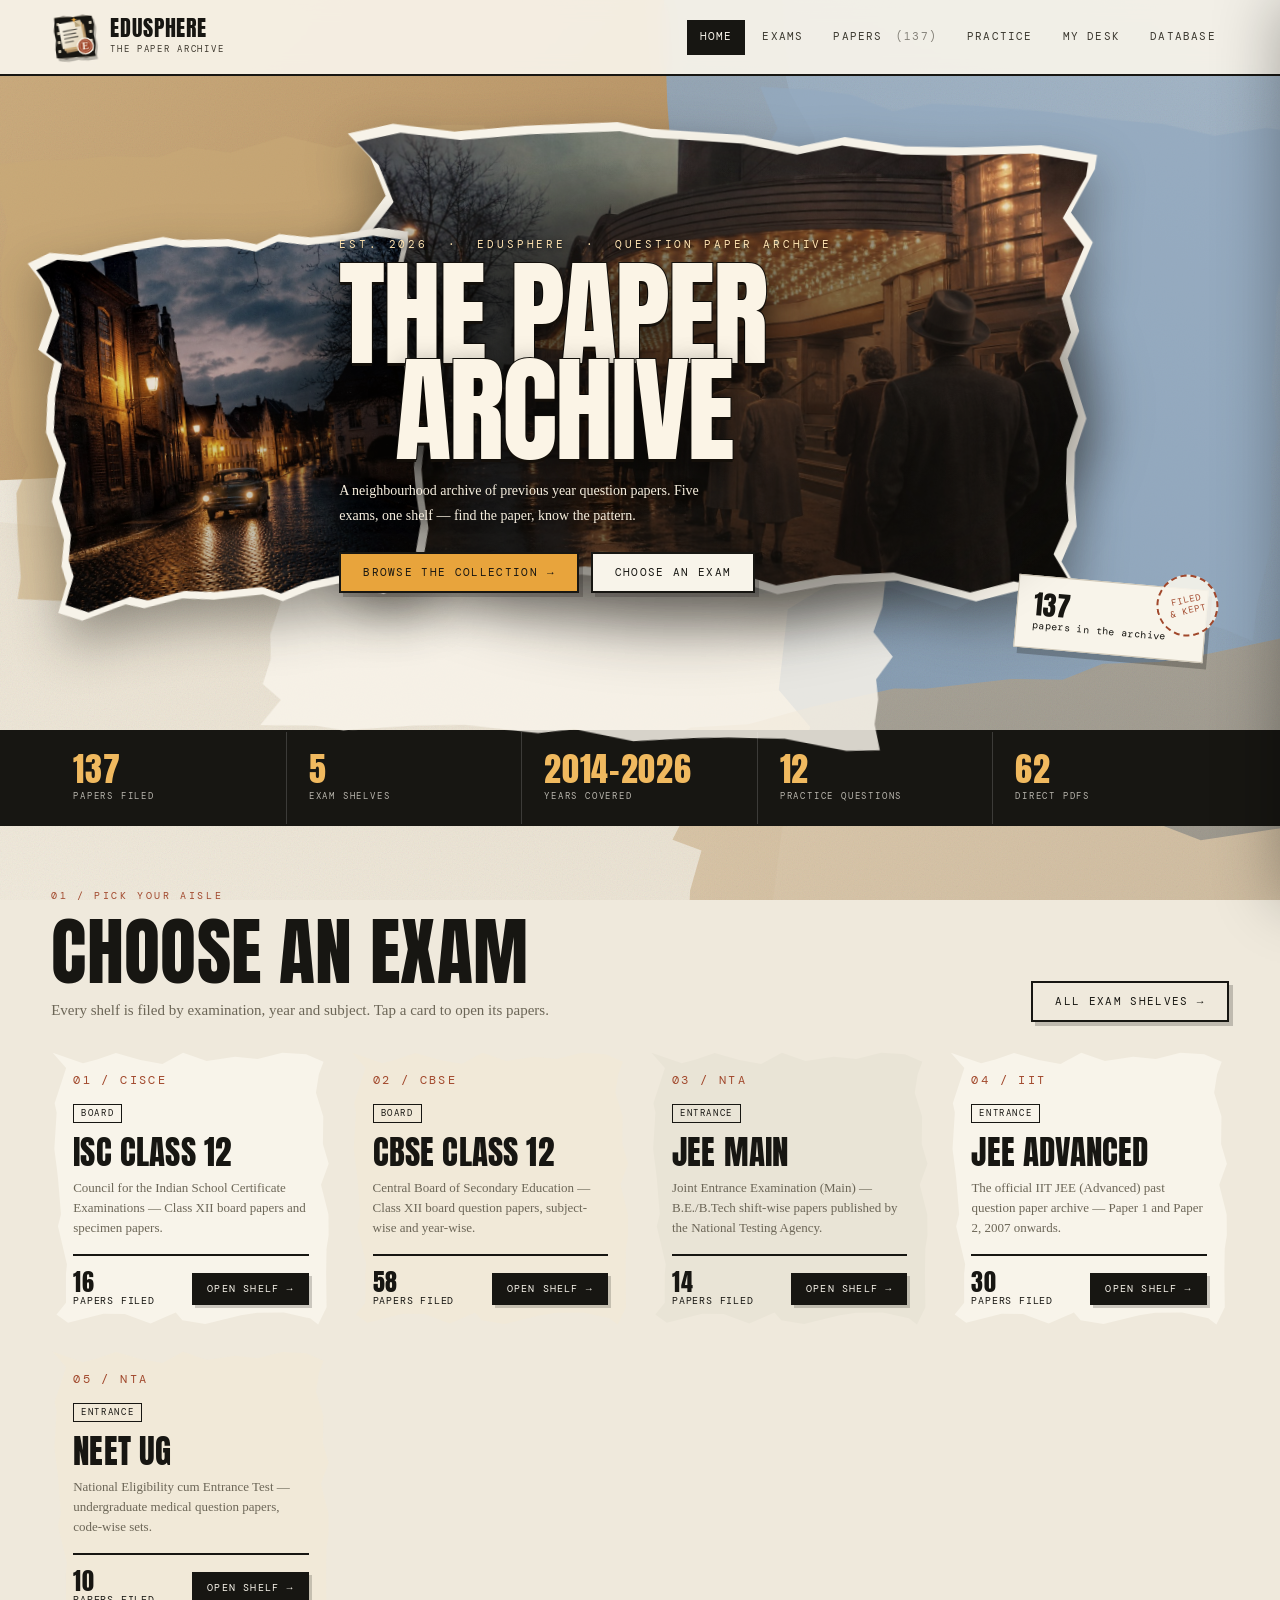
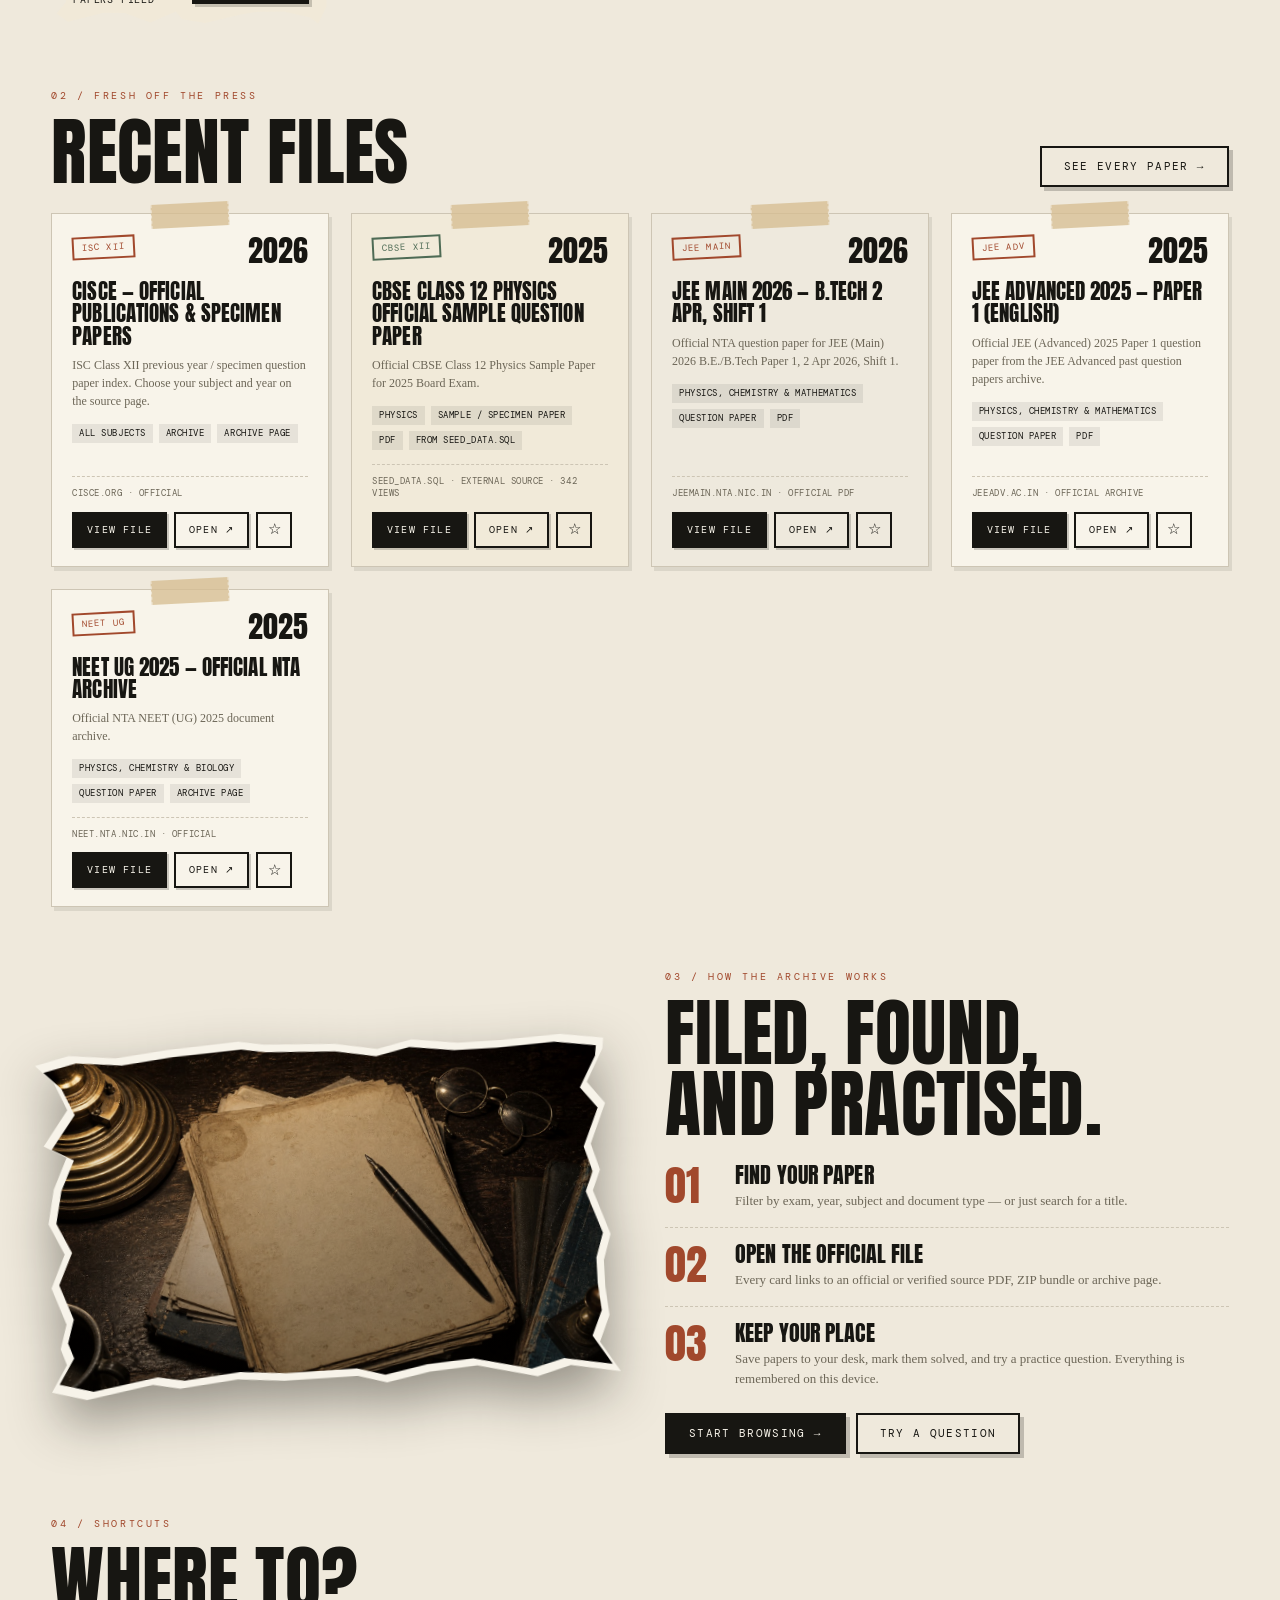
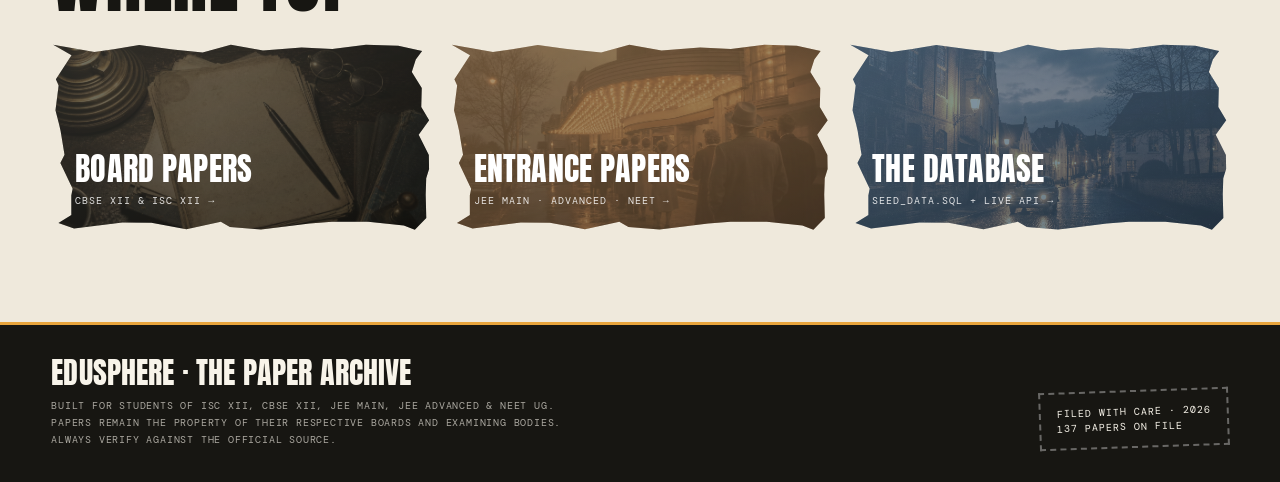
